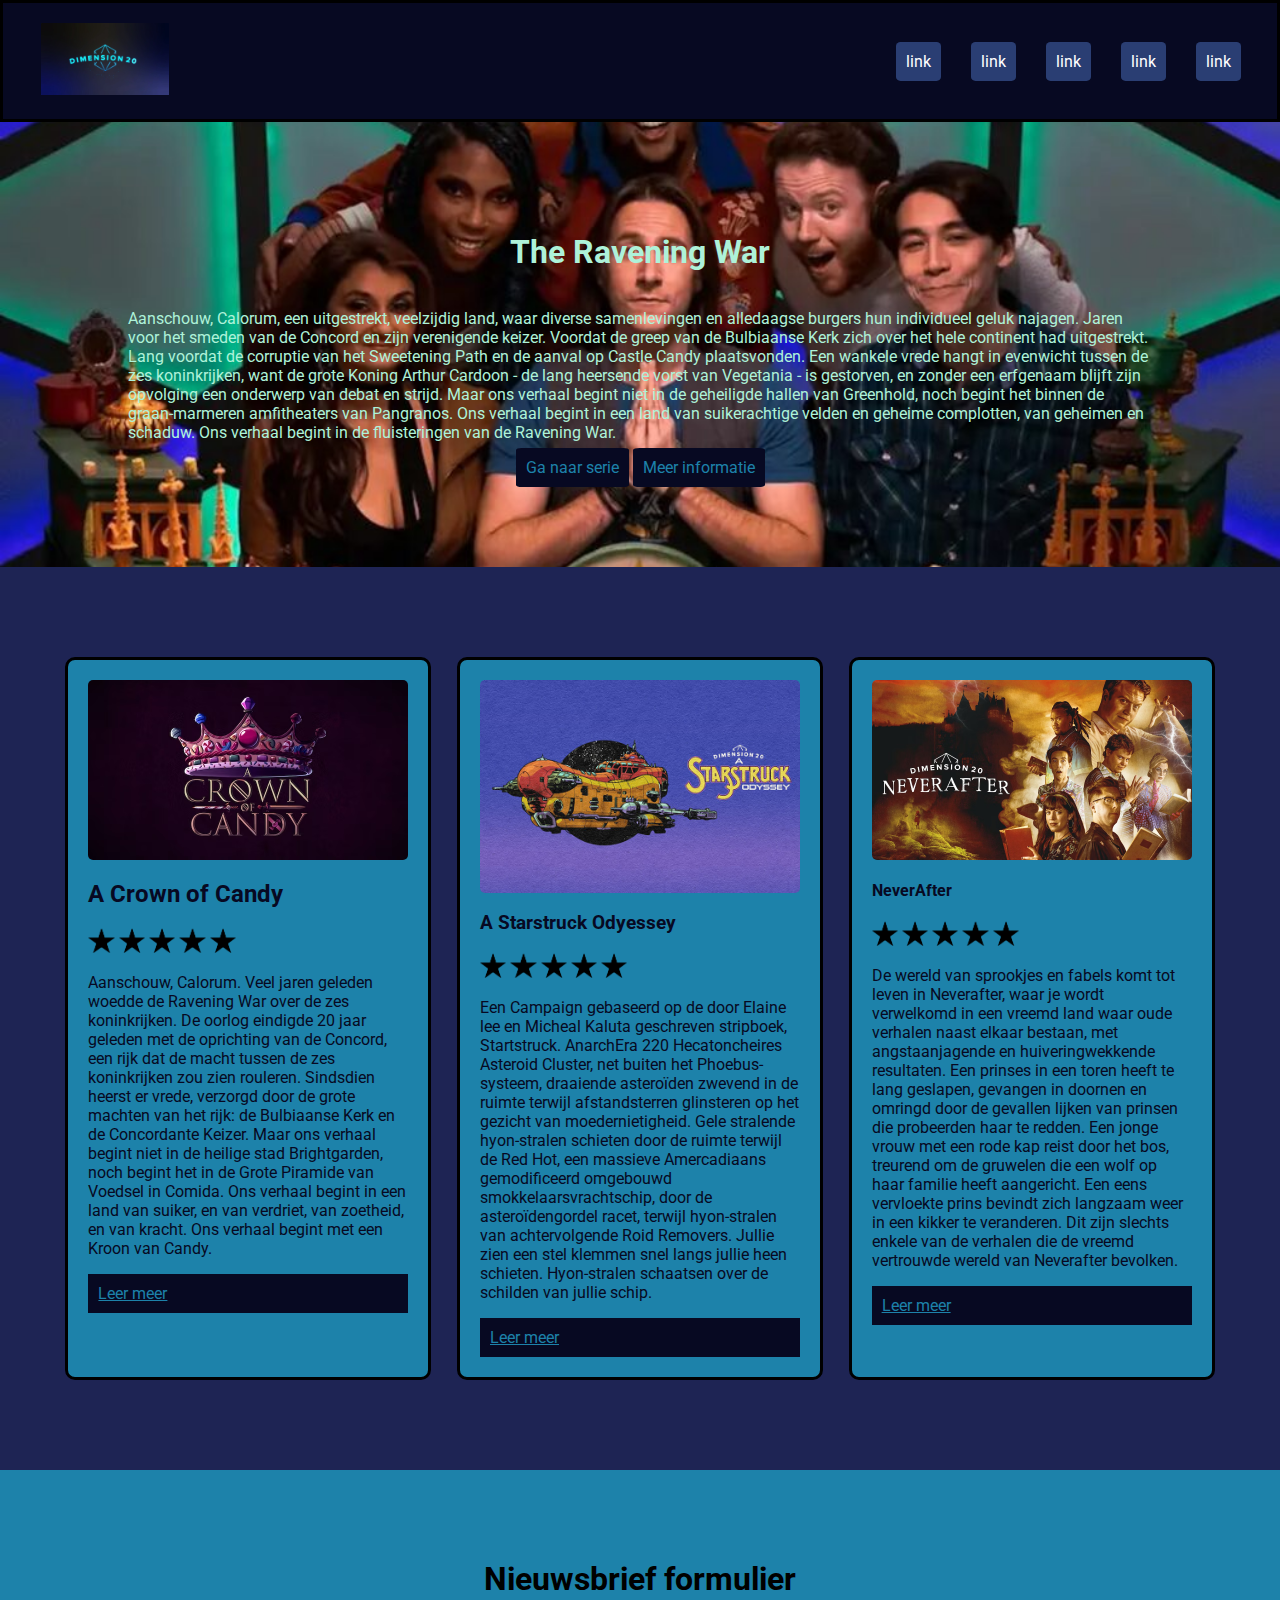
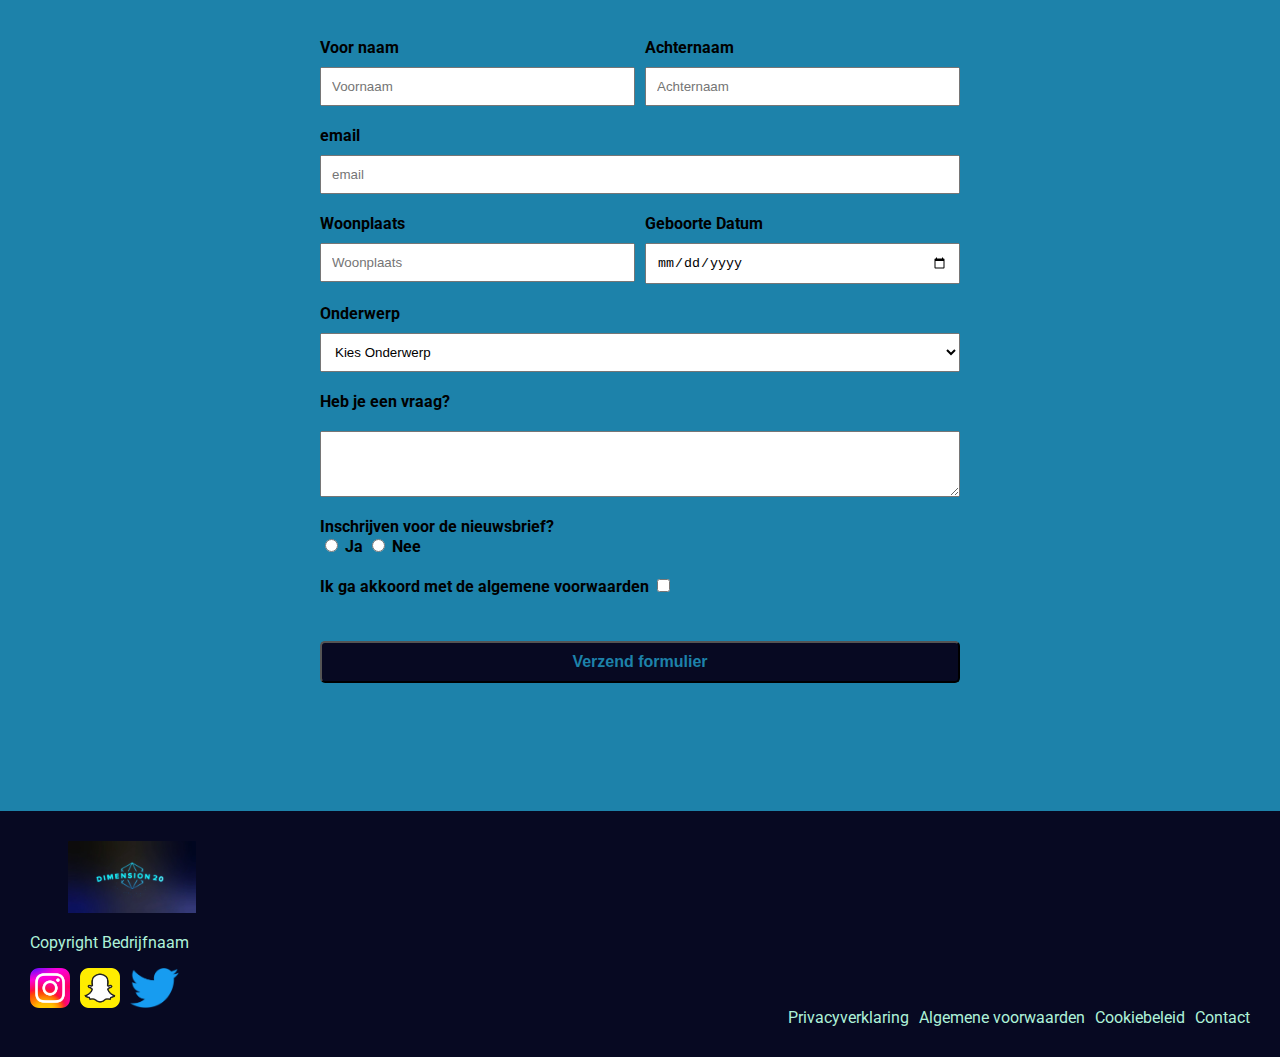
==== index.html @ 48d583df "Add files via upload" ====
<!DOCTYPE html>
<html lang="en">

<head>
    <meta charset="UTF-8">
    <meta name="viewport" content="width=device-width, initial-scale=1.0">
    <title>My Portfolio</title>
    <link rel="stylesheet" href="CSS/style.css">

    <link rel="preconnect" href="https://fonts.googleapis.com">
    <link rel="preconnect" href="https://fonts.gstatic.com" crossorigin>
    <link href="https://fonts.googleapis.com/css2?family=Roboto:wght@300&display=swap" rel="stylesheet">
    <link href="https://fonts.googleapis.com/css2?family=Roboto:wght@300;700&display=swap" rel="stylesheet">

</head>

<body>
    <main>
        <nav>
            <div id="LogoHeader">
                <img class="Logo" src="docs/assets/Dimension 20 Logo.jpeg" alt="Logo">
            </div>
            <div id="NavLinkContainer">
                <a href="link">link</a>
                <a href="link">link</a>
                <a href="link">link</a>
                <a href="link">link</a>
                <a href="link">link</a>
            </div>
        </nav>
        <section>
            <div id="ContainerTextHeader">
                <div class="ContainerText">
                    <h1 class="Titel">The Ravening War</h1>
                    <p>Aanschouw, Calorum, een uitgestrekt, veelzijdig land, waar diverse samenlevingen en alledaagse
                        burgers hun individueel geluk najagen. Jaren voor het smeden van de Concord en zijn verenigende
                        keizer. Voordat de greep van de Bulbiaanse Kerk zich over het hele continent had uitgestrekt.
                        Lang voordat de corruptie van het Sweetening Path en de aanval op Castle Candy plaatsvonden. Een
                        wankele vrede hangt in evenwicht tussen de zes koninkrijken, want de grote Koning Arthur Cardoon
                        - de lang heersende vorst van Vegetania - is gestorven, en zonder een erfgenaam blijft zijn
                        opvolging een onderwerp van debat en strijd. Maar ons verhaal begint niet in de geheiligde
                        hallen van Greenhold, noch begint het binnen de graan-marmeren amfitheaters van Pangranos. Ons
                        verhaal begint in een land van suikerachtige velden en geheime complotten, van geheimen en
                        schaduw. Ons verhaal begint in de fluisteringen van de Ravening War.</p>
                    <div>
                        <a href="Link">Ga naar serie</a>
                        <a href="link">Meer informatie</a>
                    </div>
                </div>
        </section>

        <section id="ContainerSecondArticles">
            <div id="Articles">
                <article>
                    <img src="docs/assets/A Crown of Candy.avif" alt="A crown of Candy">
                    <h2>A Crown of Candy</h2>
                    <div class="Rating">
                        <img src="../Images/StarFIlled.png" alt="img">
                        <img src="../Images/StarFIlled.png" alt="img">
                        <img src="../Images/StarFIlled.png" alt="img">
                        <img src="../Images/StarFIlled.png" alt="img">
                        <img src="../Images/StarFIlled.png" alt="img">
                    </div>
                    <p>Aanschouw, Calorum. Veel jaren geleden woedde de Ravening War over de zes koninkrijken. De oorlog
                        eindigde 20 jaar geleden met de oprichting van de Concord, een rijk dat de macht tussen de zes
                        koninkrijken zou zien rouleren. Sindsdien heerst er vrede, verzorgd door de grote machten van
                        het rijk: de Bulbiaanse Kerk en de Concordante Keizer. Maar ons verhaal begint niet in de
                        heilige stad Brightgarden, noch begint het in de Grote Piramide van Voedsel in Comida. Ons
                        verhaal begint in een land van suiker, en van verdriet, van zoetheid, en van kracht. Ons verhaal
                        begint met een Kroon van Candy.</p>
                    <a href="">Leer meer</a>
                </article>
                <article>
                    <img src="docs/assets/Starstruck Odyessey.jpeg" alt="Starstruck Odyessey">
                    <h3>A Starstruck Odyessey</h3>
                    <div class="Rating">
                        <img src="docs/assets/StarFIlled.png" alt="img">
                        <img src="docs/assets/StarFIlled.png" alt="img">
                        <img src="docs/assets/StarFIlled.png" alt="img">
                        <img src="docs/assets/StarFIlled.png" alt="img">
                        <img src="docs/assets/StarFIlled.png" alt="img">
                    </div>
                    <p>Een Campaign gebaseerd op de door Elaine lee en Micheal Kaluta geschreven stripboek, Startstruck.
                        AnarchEra 220 Hecatoncheires Asteroid Cluster, net buiten het Phoebus-systeem, draaiende
                        asteroïden zwevend in de ruimte terwijl afstandsterren glinsteren op het gezicht van
                        moedernietigheid. Gele stralende hyon-stralen schieten door de ruimte terwijl de Red Hot, een
                        massieve Amercadiaans gemodificeerd omgebouwd smokkelaarsvrachtschip, door de asteroïdengordel
                        racet, terwijl hyon-stralen van achtervolgende Roid Removers. Jullie zien een stel klemmen snel
                        langs jullie heen schieten. Hyon-stralen schaatsen over de schilden van jullie schip.
                    </p>
                    <a href="">Leer meer</a>
                </article>
                <article>
                    <img src="Images/NeverAfter.avif" alt="NeverAfter">
                    <h4>NeverAfter</h4>
                    <div class="Rating">
                        <img src="/Images/StarFIlled.png" alt="img">
                        <img src="/Images/StarFIlled.png" alt="img">
                        <img src="/Images/StarFIlled.png" alt="img">
                        <img src="/Images/StarFIlled.png" alt="img">
                        <img src="/Images/StarFIlled.png" alt="img">
                    </div>
                    <p>De wereld van sprookjes en fabels komt tot leven in Neverafter, waar je wordt verwelkomd in een
                        vreemd land waar oude verhalen naast elkaar bestaan, met angstaanjagende en huiveringwekkende
                        resultaten. Een prinses in een toren heeft te lang geslapen, gevangen in doornen en omringd door
                        de gevallen lijken van prinsen die probeerden haar te redden. Een jonge vrouw met een rode kap
                        reist door het bos, treurend om de gruwelen die een wolf op haar familie heeft aangericht. Een
                        eens vervloekte prins bevindt zich langzaam weer in een kikker te veranderen. Dit zijn slechts
                        enkele van de verhalen die de vreemd vertrouwde wereld van Neverafter bevolken.</p>
                    <a href="">Leer meer</a>
                </article>
            </div>

        </section>
        <section id="FormContainer">
            <form action="/Contact.html">
                <h5 class="Titel">Nieuwsbrief formulier</h5>
                <div class=" FormNamesInput">
                    <div class="formfield">
                        <label for="First Name">Voor naam</label>
                        <input class="InputField" type="text" name="First-Name" id="First-Name" placeholder="Voornaam">
                    </div>
                    <div class="formfield">
                        <label for="Last Name">Achternaam</label>
                        <input class="InputField" type="text" name="Last-Name" id="Last-Name" placeholder="Achternaam">
                    </div>
                </div>
                <div class="formfield">
                    <lABEl for="eMail">email</lABEl>
                    <input class="InputField" type="email" placeholder="email">
                </div>
                <div class="FormNamesInput">
                    <div class="formfield">
                        <Label for="Residence">Woonplaats</Label>
                        <input class="InputField" type="text" name="" id="" placeholder="Woonplaats">
                    </div>
                    <div class="formfield">
                        <label for="DateOfBirth">Geboorte Datum</label>
                        <input class="InputField" type="date">
                    </div>
                </div>
                <div class="formfield">
                    <label for="Subject">Onderwerp</label>
                    <select class="InputField" type="" name="" id="">
                        <option value="ChooseSubject">Kies Onderwerp</option>
                        <option value="Me">Over mij</option>
                        <option value="MeWork">Mijn Werk</option>
                        <option value="MeOther">Overige</option>
                    </select>
                </div>
                <label for="text">Heb je een vraag?</label>
                <textarea name="message" rows="4" cols="3" placeholder="Vraag?">
                    </textarea>

                <div>
                    <label for="Inschrijven">Inschrijven voor de nieuwsbrief?</label>
                    <div>
                        <input type="radio" id="Ja" name="Menu" value="Ja">
                        <label for="Ja">Ja</label>

                        <input type="radio" id="Nee" name="Menu" value="Nee">
                        <label for="Nee">Nee</label>
                    </div>
                </div>
                <div>
                    <label for="Akkoord">Ik ga akkoord met de algemene voorwaarden</label>
                    <input type="checkbox" name="Akkoord" id="Akkoord">
                </div>
                <button class="button">Verzend formulier</button>

            </form>
        </section>
        <footer>
            <div>
                <img class="Logo" src="../Images/Dimension 20 Logo.jpeg" alt="Logo Dimension 20">
                <p>
                    Copyright Bedrijfnaam
                </p>
                <div id="FooterLogos">
                    <img src="../Images/Instagram_logo_2022.svg.webp" alt="Instagram">
                    <img src="../Images/snapchat-logo-2D9C3E7ADA-seeklogo.com.png" alt="Snapchat">
                    <img src="../Images/Logo_of_Twitter.svg.png" alt="Twitter">
                </div>
            </div>
            <div id="LinkNav">
                <a href="link">Privacyverklaring</a>
                <a href="link">Algemene voorwaarden</a>
                <a href="link">Cookiebeleid</a>
                <a href="link">Contact</a>
            </div>

        </footer>
    </main>
</body>

</html>
---- CSS/style.css ----
@media screen {
    body {
        margin: 0px;
        background-color: #1d82aa;
        font-family: 'Roboto', sans-serif;
    }

    colors {
        color: #070922, #1e2454, #2a3e73, #1d82aa, #1e2454;
    }

    h5 {
        display: flex;
        justify-content: center;
        margin-bottom: 20px;
        margin-top: 10vh;
    }

    /*Nav settings*/

    .Logo {
        width: 10vw;
        padding-left: 3vw;
    }


    nav {
        display: flex;
        justify-content: space-between;
        background-color: #070922;
        border: azure, azure, black, azure;
        border-style: solid;
        padding-top: 20px;
        padding-bottom: 20px;
        align-items: center;
        top: 0;
        position: sticky;

        /*Om de overlap van article groei over nav te voorkomen*/
        z-index: 1;
    }

    #NavLinkContainer {
        margin-right: 2vw;
        display: flex;
        flex-direction: row;
        justify-content: end;
        gap: 30px;
        padding: 10px;
    }

    nav a {
        background-color: #2a3e73;
        padding: 10px;
        border-radius: 10%;
        color: white;
        text-decoration: none;
        transition: .5s;

    }

    nav a:hover {
        background-color: #1d82aa;
    }

    label {
        font-weight: bold;

    }

    /*header section*/

    #ContainerTextHeader {
        background-image: url(../Images/RaveningWar.jpeg);
        background-image: "../Images/RaveningWar.jpeg";
        background-position: center;
        background-repeat: no-repeat;
        background-size: 100vw;
        color: #AEF2D9;
        display: flex;
        flex-direction: column;
        align-items: center;
        justify-content: center;
    }

    .ContainerText {
        display: flex;
        flex-direction: column;
        max-width: 80vw;
        justify-content: center;
        align-items: center;
        padding-bottom: 90px;
        padding-top: 90px;
    }

    #ContainerTextHeader a {
        text-decoration: none;
        color: #1d82aa;
        background-color: #070922;
        padding: 10px;
        border-radius: 5%;
        transition: .5s;
    }

    #ContainerTextHeader a:hover {
        background-color: #2a3e73;
    }

    /* Articles section */
    #ContainerSecondArticles {
        display: flex;
        justify-content: center;
        background-color: #1e2454;
        flex-direction: row;
    }

    #Articles {
        display: flex;
        flex-direction: row;
        gap: 2vw;
        top: 0;
        padding-top: 10vh;
        padding-bottom: 10vh;
    }

    article {
        background-color: #1d82aa;
        color: #070922;
        display: flex;
        flex-direction: column;
        text-align: start;
        padding: 20px;
        border: black;
        border-style: solid;
        border-radius: 10px;
        max-width: 25vw;
        transition: 1s;
    }

    article img {
        border-radius: 5px;
    }

    article a {
        background-color: #070922;
        color: #1d82aa;
        padding: 10px;
    }

    article a:hover {
        background-color: #2a3e73;
    }

    .Titel {
        font-size: 2rem;
    }

    article:hover {
        transform: scale(1.1);
    }

    .Rating img {
        height: 25px;
    }

    /* Form Section */
    #FormContainer {
        display: flex;
        justify-content: center;
    }

    form {
        display: flex;
        justify-content: start;
        flex-direction: column;
        width: 50vw;
        padding-bottom: 10vw;
        gap: 20px;
    }

    .FormNamesInput {
        display: flex;
        flex-direction: row;
        gap: 10px;
    }

    .formfield {
        display: flex;
        flex-direction: column;
        gap: 10px;
        flex: 1;
    }

    .InputField {
        padding: 10px;
    }

    /* Footer Section */
    footer {
        background-color: #070922;
        padding: 30px;
    }

    footer a {
        color: #AEF2D9;
        text-decoration: none;
    }

    #FooterLogos {
        display: flex;
        height: 40px;
        gap: 10px;
    }


    footer p {
        color: #AEF2D9;
    }

    #LinkNav {
        display: flex;
        flex-direction: row;
        justify-content: end;
        gap: 10px;
    }

    .button {
        background-color: #070922;
        color: #1d82aa;
        padding: 10px;
        border-radius: 5px;
        font-size: 1rem;
        font-weight: bold;
        margin-top: 25px;
        transition: .5s;

    }

    .button:hover {
        background-color: #2a3e73;
    }
}

@media (max-width:480px) {

    nav {
        position: relative;
        flex-direction: column;
    }

    .Logo {
        padding-left: 0px;
        width: 20vw;
    }

    #ContainerTextHeader {
        background-size: auto;
    }

    #NavLinkContainer {
        flex-direction: column;
        align-items: center;
    }

    body {
        max-width: 100vw;
    }

    form {
        width: 90vw;
        gap: 10px;
    }

    .FormNamesInput {
        flex-direction: column;
    }

    .formfield {
        flex-direction: column;
        align-items: stretch;
    }

    #Articles {
        flex-direction: column;
        padding: 0px;
        padding-top: 2vh;
        padding-bottom: 2vh;
    }

    .button {
        padding: 20px;
    }

    article {
        max-width: 90vw;
    }

    #LinkNav {
        flex-direction: column;
    }
}
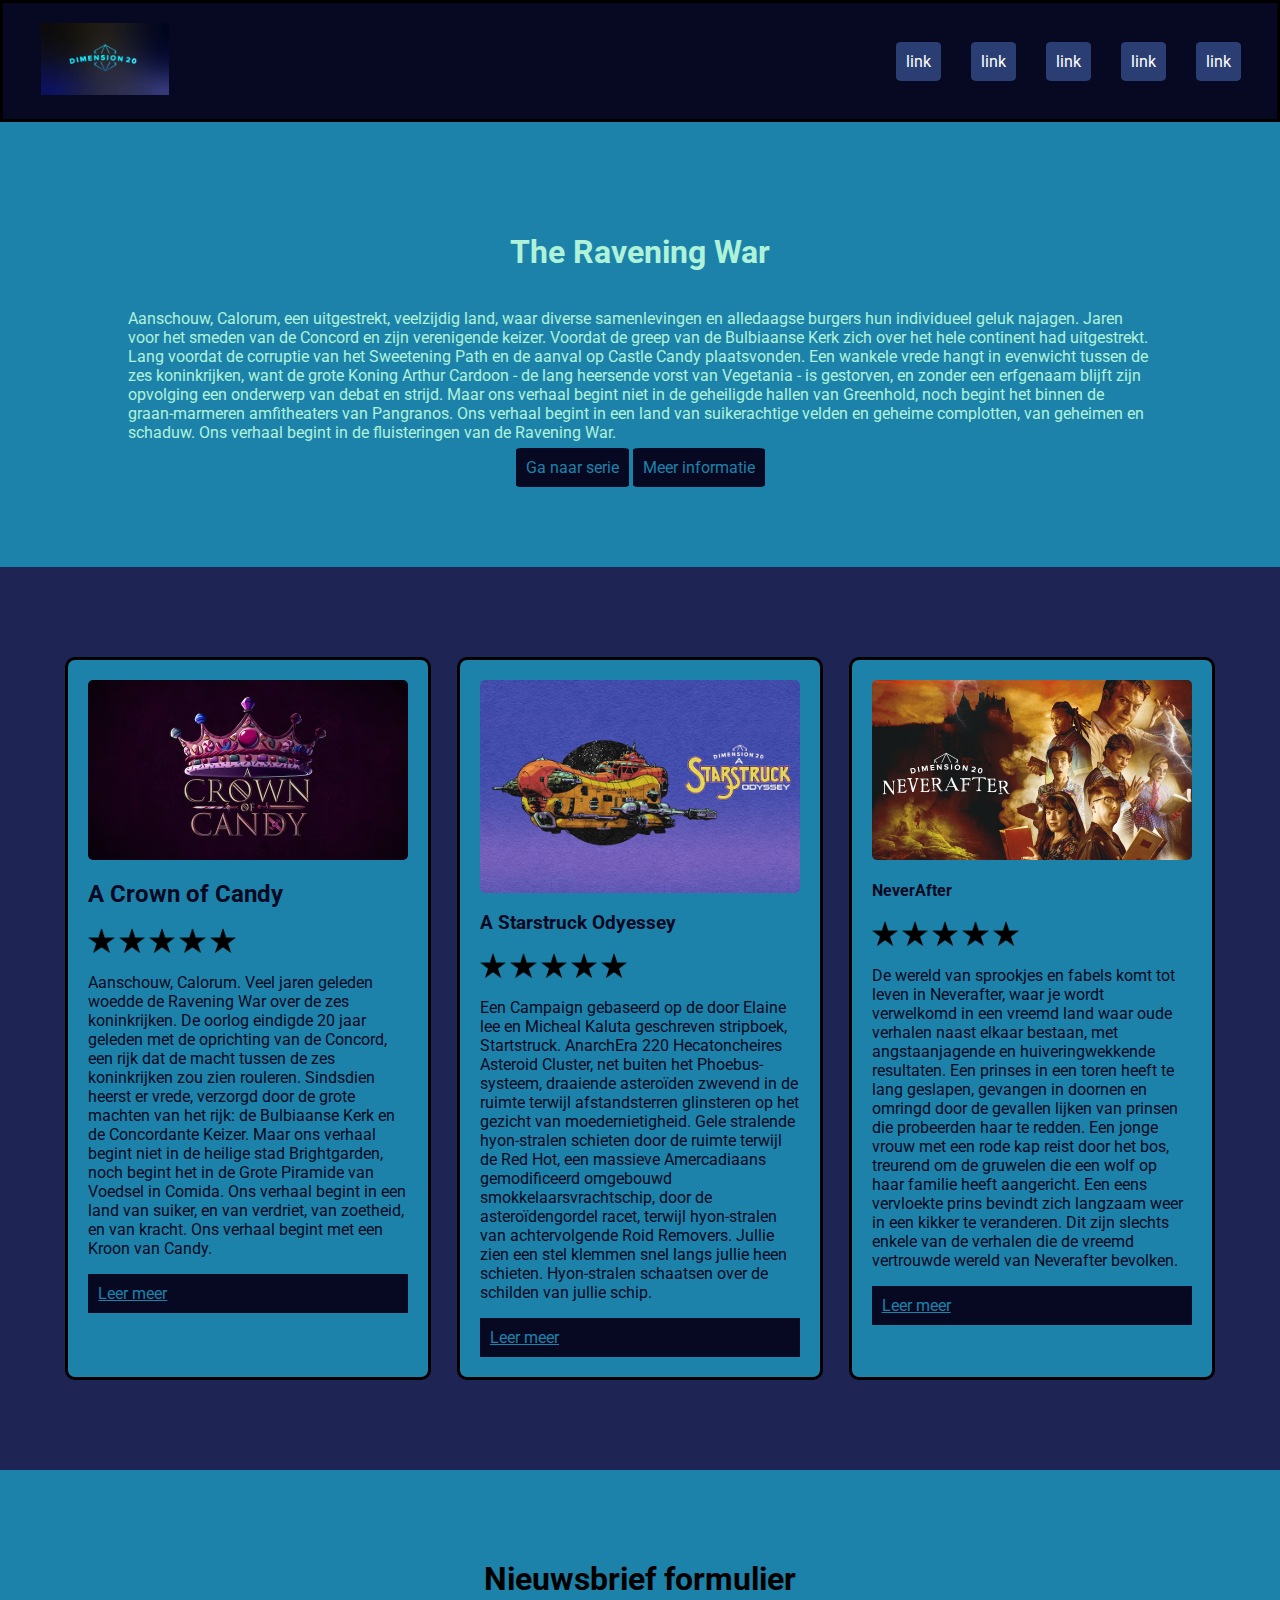
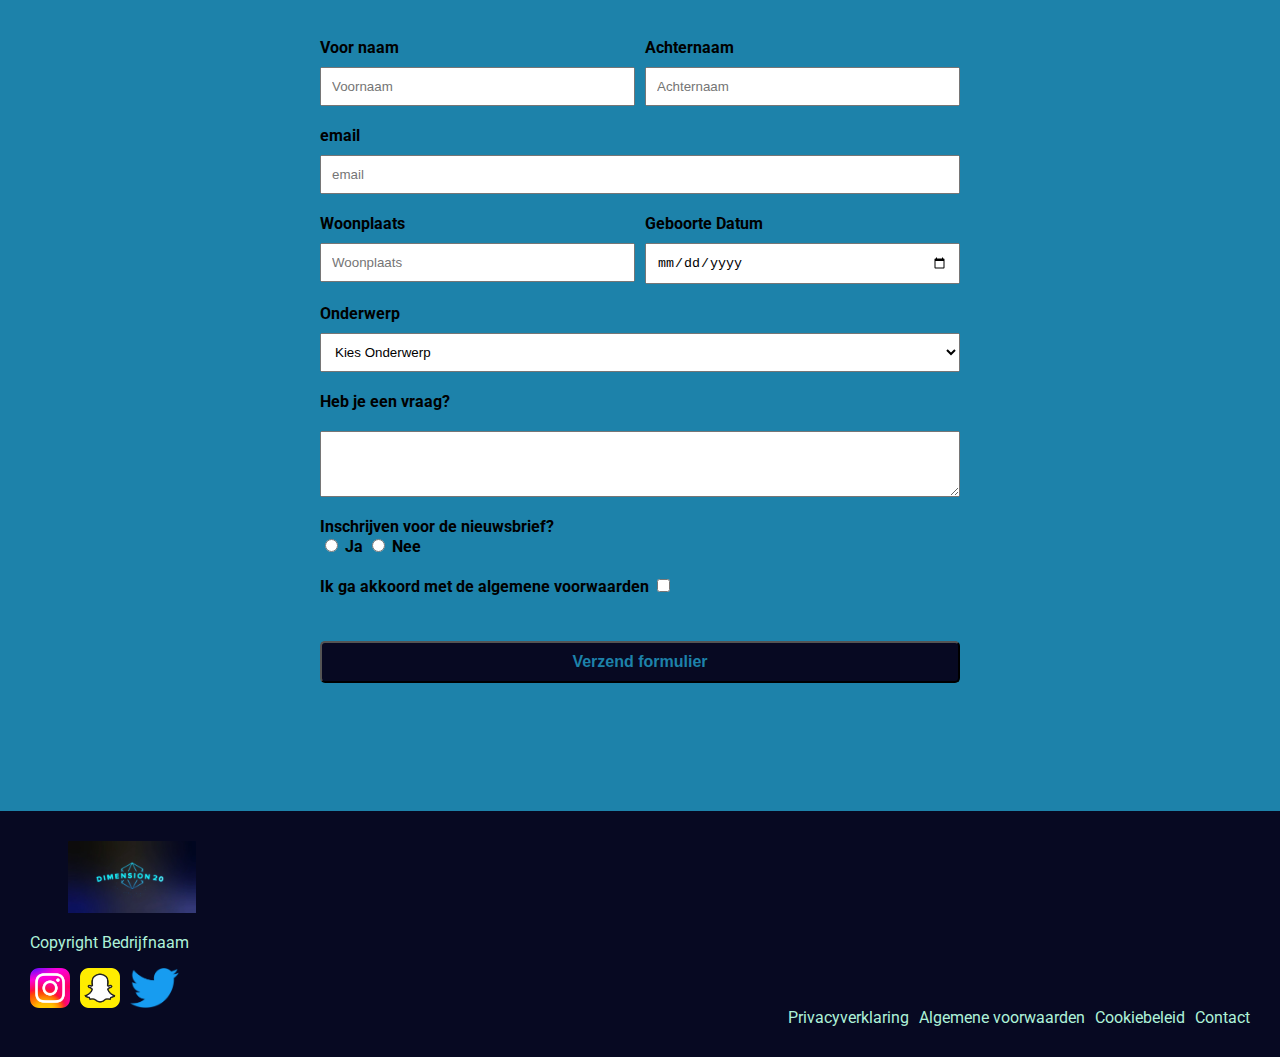
==== commit 45c45322: "Add files via upload" ====
--- a/index.html
+++ b/index.html
@@ -55,11 +55,11 @@
                     <img src="docs/assets/A Crown of Candy.avif" alt="A crown of Candy">
                     <h2>A Crown of Candy</h2>
                     <div class="Rating">
-                        <img src="../Images/StarFIlled.png" alt="img">
-                        <img src="../Images/StarFIlled.png" alt="img">
-                        <img src="../Images/StarFIlled.png" alt="img">
-                        <img src="../Images/StarFIlled.png" alt="img">
-                        <img src="../Images/StarFIlled.png" alt="img">
+                        <img src="docs/assets/StarFIlled.png" alt="img">
+                        <img src="docs/assets/StarFIlled.png" alt="img">
+                        <img src="docs/assets/StarFIlled.png" alt="img">
+                        <img src="docs/assets/StarFIlled.png" alt="img">
+                        <img src="docs/assets/StarFIlled.png" alt="img">
                     </div>
                     <p>Aanschouw, Calorum. Veel jaren geleden woedde de Ravening War over de zes koninkrijken. De oorlog
                         eindigde 20 jaar geleden met de oprichting van de Concord, een rijk dat de macht tussen de zes
@@ -94,11 +94,11 @@
                     <img src="Images/NeverAfter.avif" alt="NeverAfter">
                     <h4>NeverAfter</h4>
                     <div class="Rating">
-                        <img src="/Images/StarFIlled.png" alt="img">
-                        <img src="/Images/StarFIlled.png" alt="img">
-                        <img src="/Images/StarFIlled.png" alt="img">
-                        <img src="/Images/StarFIlled.png" alt="img">
-                        <img src="/Images/StarFIlled.png" alt="img">
+                        <img src="docs/assets/StarFIlled.png" alt="img">
+                        <img src="docs/assets/StarFIlled.png" alt="img">
+                        <img src="docs/assets/StarFIlled.png" alt="img">
+                        <img src="docs/assets/StarFIlled.png" alt="img">
+                        <img src="docs/assets/StarFIlled.png" alt="img">
                     </div>
                     <p>De wereld van sprookjes en fabels komt tot leven in Neverafter, waar je wordt verwelkomd in een
                         vreemd land waar oude verhalen naast elkaar bestaan, met angstaanjagende en huiveringwekkende
@@ -172,14 +172,14 @@
         </section>
         <footer>
             <div>
-                <img class="Logo" src="../Images/Dimension 20 Logo.jpeg" alt="Logo Dimension 20">
+                <img class="Logo" src="docs/assets/Dimension 20 Logo.jpeg" alt="Logo Dimension 20">
                 <p>
                     Copyright Bedrijfnaam
                 </p>
                 <div id="FooterLogos">
-                    <img src="../Images/Instagram_logo_2022.svg.webp" alt="Instagram">
-                    <img src="../Images/snapchat-logo-2D9C3E7ADA-seeklogo.com.png" alt="Snapchat">
-                    <img src="../Images/Logo_of_Twitter.svg.png" alt="Twitter">
+                    <img src="docs/assets/Instagram_logo_2022.svg.webp" alt="Instagram">
+                    <img src="docs/assets/snapchat-logo-2D9C3E7ADA-seeklogo.com.png" alt="Snapchat">
+                    <img src="docs/assets/Logo_of_Twitter.svg.png" alt="Twitter">
                 </div>
             </div>
             <div id="LinkNav">
--- a/CSS/style.css
+++ b/CSS/style.css
@@ -71,8 +71,7 @@
     /*header section*/
 
     #ContainerTextHeader {
-        background-image: url(../Images/RaveningWar.jpeg);
-        background-image: "../Images/RaveningWar.jpeg";
+        background-image: url("docs/assets/RaveningWar.jpeg");
         background-position: center;
         background-repeat: no-repeat;
         background-size: 100vw;
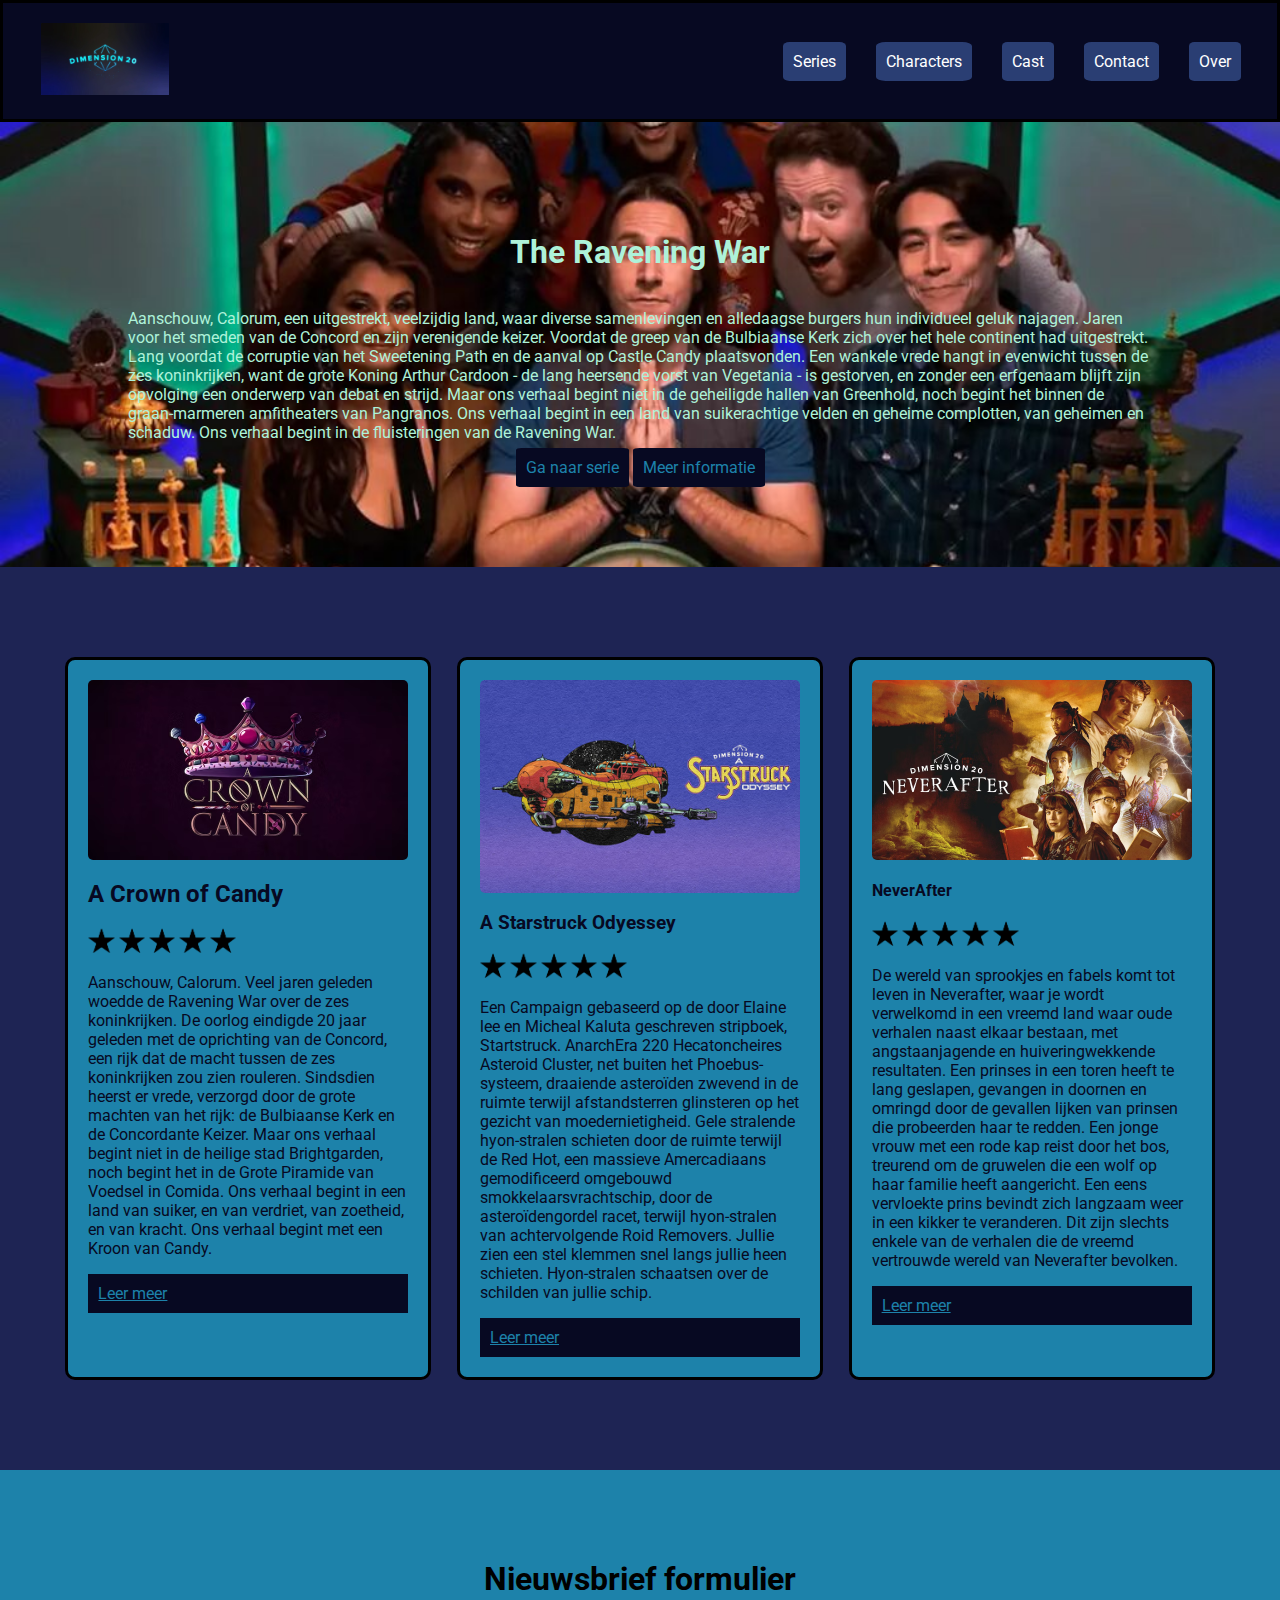
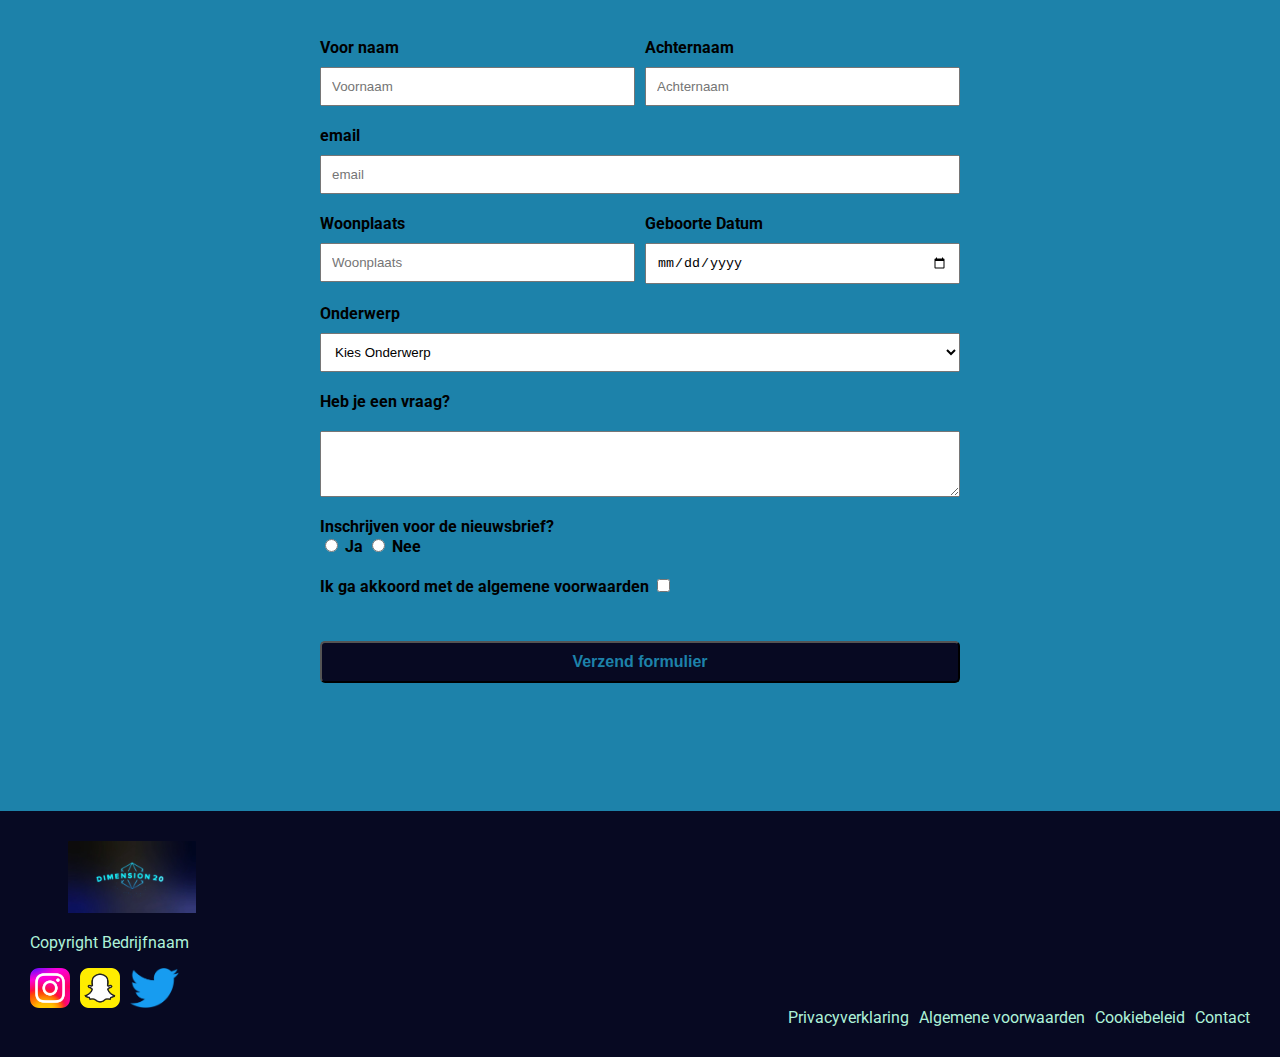
==== commit 68d9a4f9: "Add files via upload" ====
--- a/index.html
+++ b/index.html
@@ -21,14 +21,14 @@
                 <img class="Logo" src="docs/assets/Dimension 20 Logo.jpeg" alt="Logo">
             </div>
             <div id="NavLinkContainer">
-                <a href="link">link</a>
-                <a href="link">link</a>
-                <a href="link">link</a>
-                <a href="link">link</a>
-                <a href="link">link</a>
+                <a href="link">Series</a>
+                <a href="link">Characters</a>
+                <a href="link">Cast</a>
+                <a href="link">Contact</a>
+                <a href="link">Over</a>
             </div>
         </nav>
-        <section>
+        <header>
             <div id="ContainerTextHeader">
                 <div class="ContainerText">
                     <h1 class="Titel">The Ravening War</h1>
@@ -47,7 +47,7 @@
                         <a href="link">Meer informatie</a>
                     </div>
                 </div>
-        </section>
+        </header>
 
         <section id="ContainerSecondArticles">
             <div id="Articles">
@@ -91,7 +91,7 @@
                     <a href="">Leer meer</a>
                 </article>
                 <article>
-                    <img src="Images/NeverAfter.avif" alt="NeverAfter">
+                    <img src="docs/assets/NeverAfter.avif" alt="NeverAfter">
                     <h4>NeverAfter</h4>
                     <div class="Rating">
                         <img src="docs/assets/StarFIlled.png" alt="img">
@@ -143,8 +143,8 @@
                     <label for="Subject">Onderwerp</label>
                     <select class="InputField" type="" name="" id="">
                         <option value="ChooseSubject">Kies Onderwerp</option>
-                        <option value="Me">Over mij</option>
-                        <option value="MeWork">Mijn Werk</option>
+                        <option value="Me">Over een serie</option>
+                        <option value="MeWork">Over producten</option>
                         <option value="MeOther">Overige</option>
                     </select>
                 </div>
--- a/CSS/style.css
+++ b/CSS/style.css
@@ -71,7 +71,7 @@
     /*header section*/
 
     #ContainerTextHeader {
-        background-image: url("docs/assets/RaveningWar.jpeg");
+        background-image: url("../docs/assets/RaveningWar.jpeg");
         background-position: center;
         background-repeat: no-repeat;
         background-size: 100vw;
@@ -205,6 +205,7 @@
         text-decoration: none;
     }
 
+
     #FooterLogos {
         display: flex;
         height: 40px;
@@ -215,6 +216,8 @@
     footer p {
         color: #AEF2D9;
     }
+
+
 
     #LinkNav {
         display: flex;
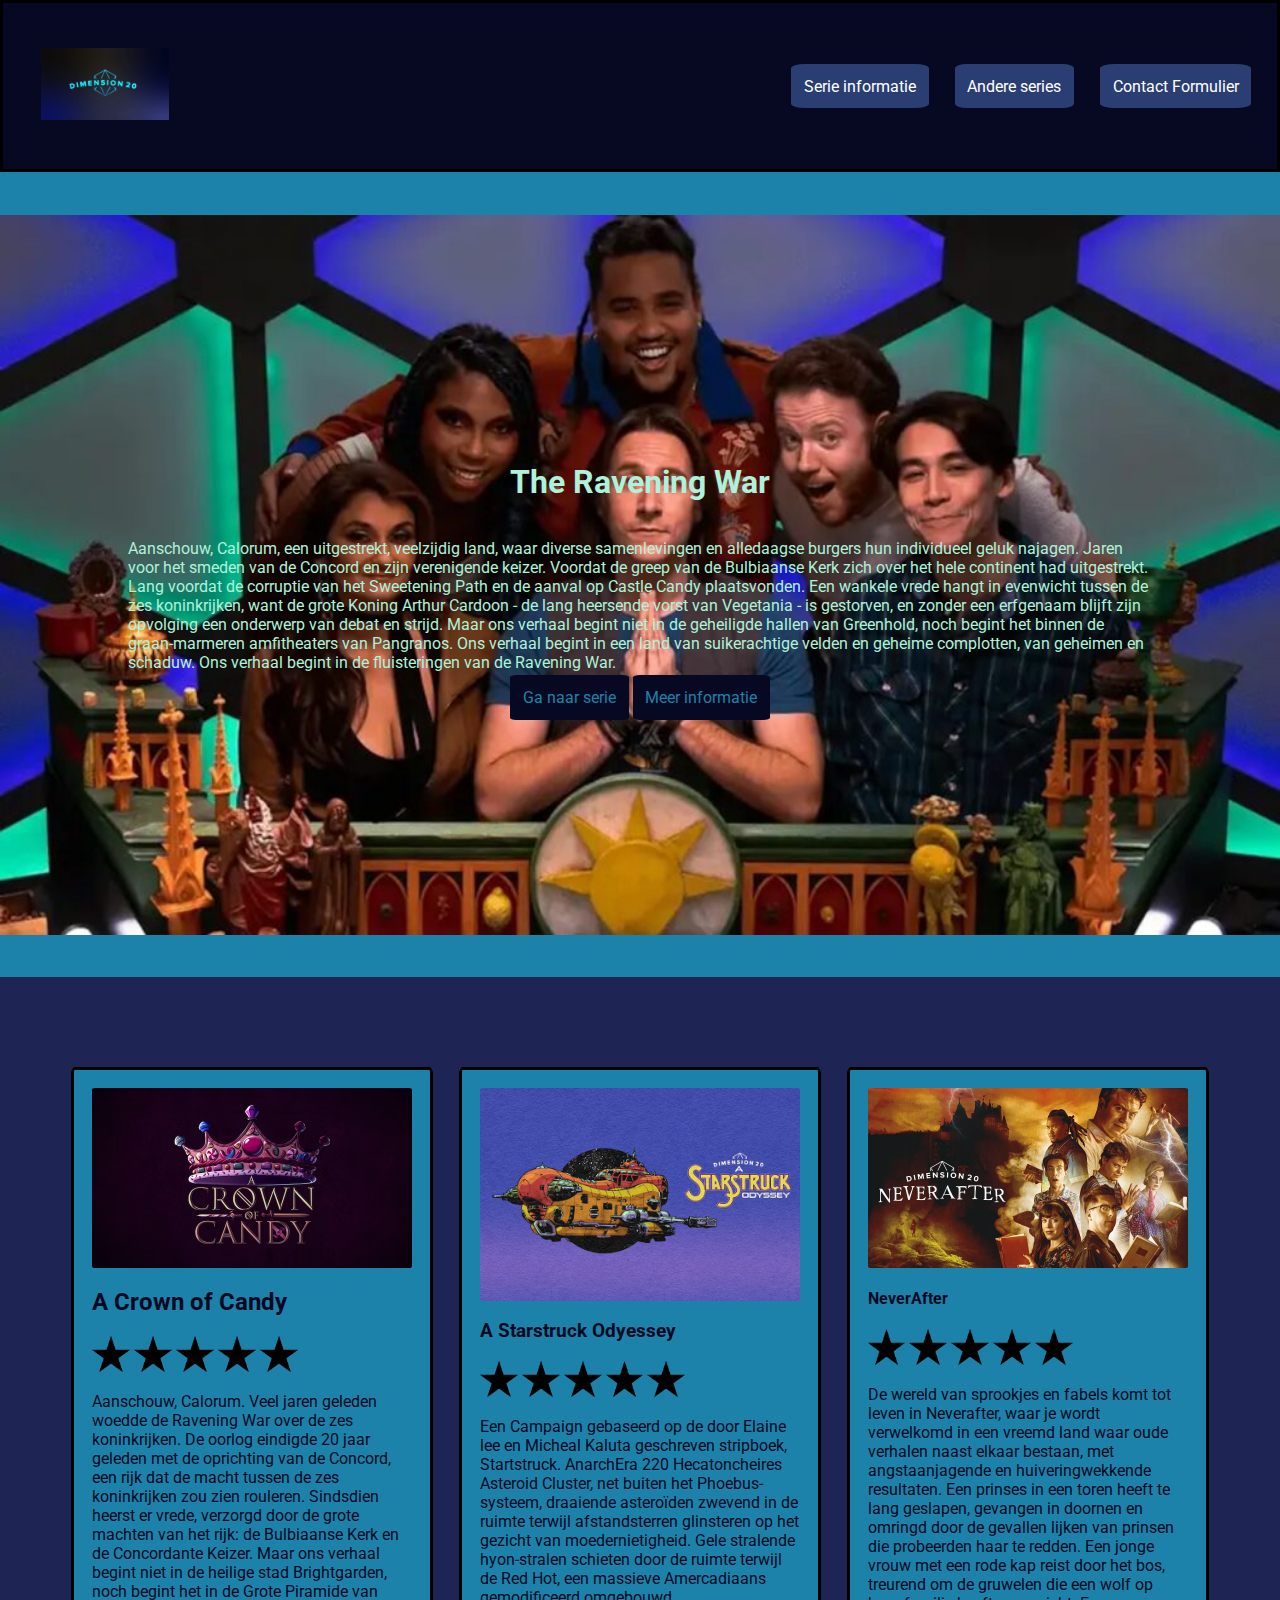
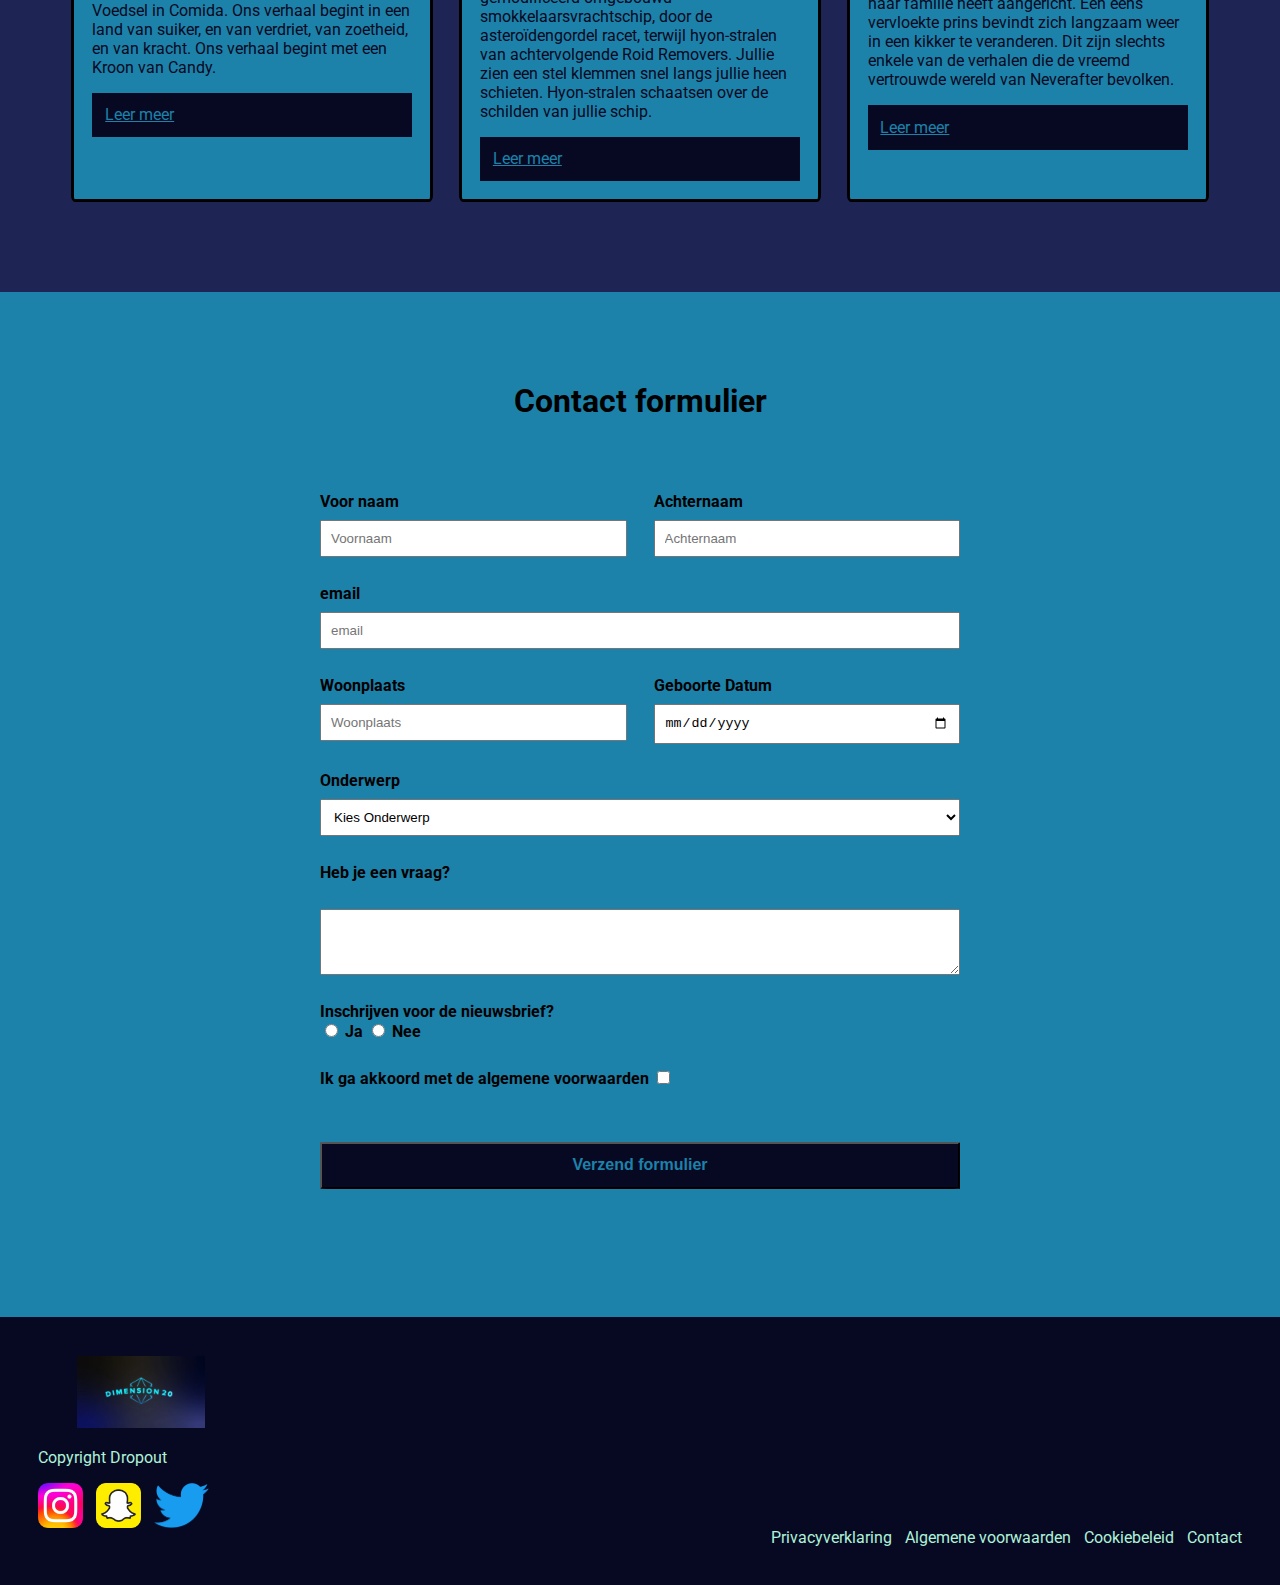
==== commit 715e9434: "Add files via upload" ====
--- a/index.html
+++ b/index.html
@@ -4,7 +4,7 @@
 <head>
     <meta charset="UTF-8">
     <meta name="viewport" content="width=device-width, initial-scale=1.0">
-    <title>My Portfolio</title>
+    <title>The Ravening War</title>
     <link rel="stylesheet" href="CSS/style.css">
 
     <link rel="preconnect" href="https://fonts.googleapis.com">
@@ -15,19 +15,17 @@
 </head>
 
 <body>
+    <nav>
+        <div id="LogoHeader">
+            <img class="Logo" src="docs/assets/Dimension 20 Logo.jpeg" alt="Logo">
+        </div>
+        <div id="NavLinkContainer">
+            <a href="index.html#ContainerTextHeader">Serie informatie</a>
+            <a href="index.html#ContainerSecondArticles">Andere series</a>
+            <a href="index.html#FormContainer">Contact Formulier</a>
+        </div>
+    </nav>
     <main>
-        <nav>
-            <div id="LogoHeader">
-                <img class="Logo" src="docs/assets/Dimension 20 Logo.jpeg" alt="Logo">
-            </div>
-            <div id="NavLinkContainer">
-                <a href="link">Series</a>
-                <a href="link">Characters</a>
-                <a href="link">Cast</a>
-                <a href="link">Contact</a>
-                <a href="link">Over</a>
-            </div>
-        </nav>
         <header>
             <div id="ContainerTextHeader">
                 <div class="ContainerText">
@@ -114,7 +112,7 @@
         </section>
         <section id="FormContainer">
             <form action="/Contact.html">
-                <h5 class="Titel">Nieuwsbrief formulier</h5>
+                <h5 class="Titel">Contact formulier</h5>
                 <div class=" FormNamesInput">
                     <div class="formfield">
                         <label for="First Name">Voor naam</label>
@@ -170,26 +168,27 @@
 
             </form>
         </section>
-        <footer>
-            <div>
-                <img class="Logo" src="docs/assets/Dimension 20 Logo.jpeg" alt="Logo Dimension 20">
-                <p>
-                    Copyright Bedrijfnaam
-                </p>
-                <div id="FooterLogos">
-                    <img src="docs/assets/Instagram_logo_2022.svg.webp" alt="Instagram">
-                    <img src="docs/assets/snapchat-logo-2D9C3E7ADA-seeklogo.com.png" alt="Snapchat">
-                    <img src="docs/assets/Logo_of_Twitter.svg.png" alt="Twitter">
-                </div>
+    </main>
+    <footer>
+        <div>
+            <img class="Logo" src="docs/assets/Dimension 20 Logo.jpeg" alt="Logo Dimension 20">
+            <p>
+                Copyright Dropout
+            </p>
+            <div id="FooterLogos">
+                <img src="docs/assets/Instagram_logo_2022.svg.webp" alt="Instagram">
+                <img src="docs/assets/snapchat-logo-2D9C3E7ADA-seeklogo.com.png" alt="Snapchat">
+                <img src="docs/assets/Logo_of_Twitter.svg.png" alt="Twitter">
             </div>
-            <div id="LinkNav">
-                <a href="link">Privacyverklaring</a>
-                <a href="link">Algemene voorwaarden</a>
-                <a href="link">Cookiebeleid</a>
-                <a href="link">Contact</a>
-            </div>
+        </div>
+        <div id="LinkNav">
+            <a href="link">Privacyverklaring</a>
+            <a href="link">Algemene voorwaarden</a>
+            <a href="link">Cookiebeleid</a>
+            <a href="link">Contact</a>
+        </div>
 
-        </footer>
+    </footer>
     </main>
 </body>
 
--- a/CSS/style.css
+++ b/CSS/style.css
@@ -12,7 +12,7 @@
     h5 {
         display: flex;
         justify-content: center;
-        margin-bottom: 20px;
+        margin-bottom: 5vh;
         margin-top: 10vh;
     }
 
@@ -30,8 +30,8 @@
         background-color: #070922;
         border: azure, azure, black, azure;
         border-style: solid;
-        padding-top: 20px;
-        padding-bottom: 20px;
+        padding-top: 5vh;
+        padding-bottom: 5vh;
         align-items: center;
         top: 0;
         position: sticky;
@@ -45,13 +45,12 @@
         display: flex;
         flex-direction: row;
         justify-content: end;
-        gap: 30px;
-        padding: 10px;
+        gap: 2vw;
     }
 
     nav a {
         background-color: #2a3e73;
-        padding: 10px;
+        padding: 1vw;
         border-radius: 10%;
         color: white;
         text-decoration: none;
@@ -88,15 +87,15 @@
         max-width: 80vw;
         justify-content: center;
         align-items: center;
-        padding-bottom: 90px;
-        padding-top: 90px;
+        padding-bottom: 30vh;
+        padding-top: 30vh;
     }
 
     #ContainerTextHeader a {
         text-decoration: none;
         color: #1d82aa;
         background-color: #070922;
-        padding: 10px;
+        padding: 1vw;
         border-radius: 5%;
         transition: .5s;
     }
@@ -128,22 +127,22 @@
         display: flex;
         flex-direction: column;
         text-align: start;
-        padding: 20px;
+        padding: 2vh;
         border: black;
         border-style: solid;
-        border-radius: 10px;
+        border-radius: 1%;
         max-width: 25vw;
         transition: 1s;
     }
 
     article img {
-        border-radius: 5px;
+        border-radius: 1%;
     }
 
     article a {
         background-color: #070922;
         color: #1d82aa;
-        padding: 10px;
+        padding: 1vw;
     }
 
     article a:hover {
@@ -159,7 +158,7 @@
     }
 
     .Rating img {
-        height: 25px;
+        height: 4vh;
     }
 
     /* Form Section */
@@ -174,30 +173,30 @@
         flex-direction: column;
         width: 50vw;
         padding-bottom: 10vw;
-        gap: 20px;
+        gap: 3vh;
     }
 
     .FormNamesInput {
         display: flex;
         flex-direction: row;
-        gap: 10px;
+        gap: 3vh;
     }
 
     .formfield {
         display: flex;
         flex-direction: column;
-        gap: 10px;
+        gap: 1vh;
         flex: 1;
     }
 
     .InputField {
-        padding: 10px;
+        padding: 1vh;
     }
 
     /* Footer Section */
     footer {
         background-color: #070922;
-        padding: 30px;
+        padding: 3vw;
     }
 
     footer a {
@@ -208,8 +207,8 @@
 
     #FooterLogos {
         display: flex;
-        height: 40px;
-        gap: 10px;
+        height: 5vh;
+        gap: 1vw;
     }
 
 
@@ -223,17 +222,17 @@
         display: flex;
         flex-direction: row;
         justify-content: end;
-        gap: 10px;
+        gap: 1vw;
     }
 
     .button {
         background-color: #070922;
         color: #1d82aa;
-        padding: 10px;
-        border-radius: 5px;
+        padding: 1vw;
+        border-radius: 1%;
         font-size: 1rem;
         font-weight: bold;
-        margin-top: 25px;
+        margin-top: 3vh;
         transition: .5s;
 
     }
@@ -251,7 +250,7 @@
     }
 
     .Logo {
-        padding-left: 0px;
+        padding-left: 0vw;
         width: 20vw;
     }
 
@@ -259,9 +258,15 @@
         background-size: auto;
     }
 
+    .ContainerText {
+        padding-bottom: 8vh;
+        padding-top: 8vh;
+    }
+
     #NavLinkContainer {
         flex-direction: column;
         align-items: center;
+        margin-top: 3vh;
     }
 
     body {
@@ -270,7 +275,7 @@
 
     form {
         width: 90vw;
-        gap: 10px;
+        gap: 2vh;
     }
 
     .FormNamesInput {
@@ -284,13 +289,13 @@
 
     #Articles {
         flex-direction: column;
-        padding: 0px;
+        padding: 0%;
         padding-top: 2vh;
         padding-bottom: 2vh;
     }
 
     .button {
-        padding: 20px;
+        padding: 3vh;
     }
 
     article {
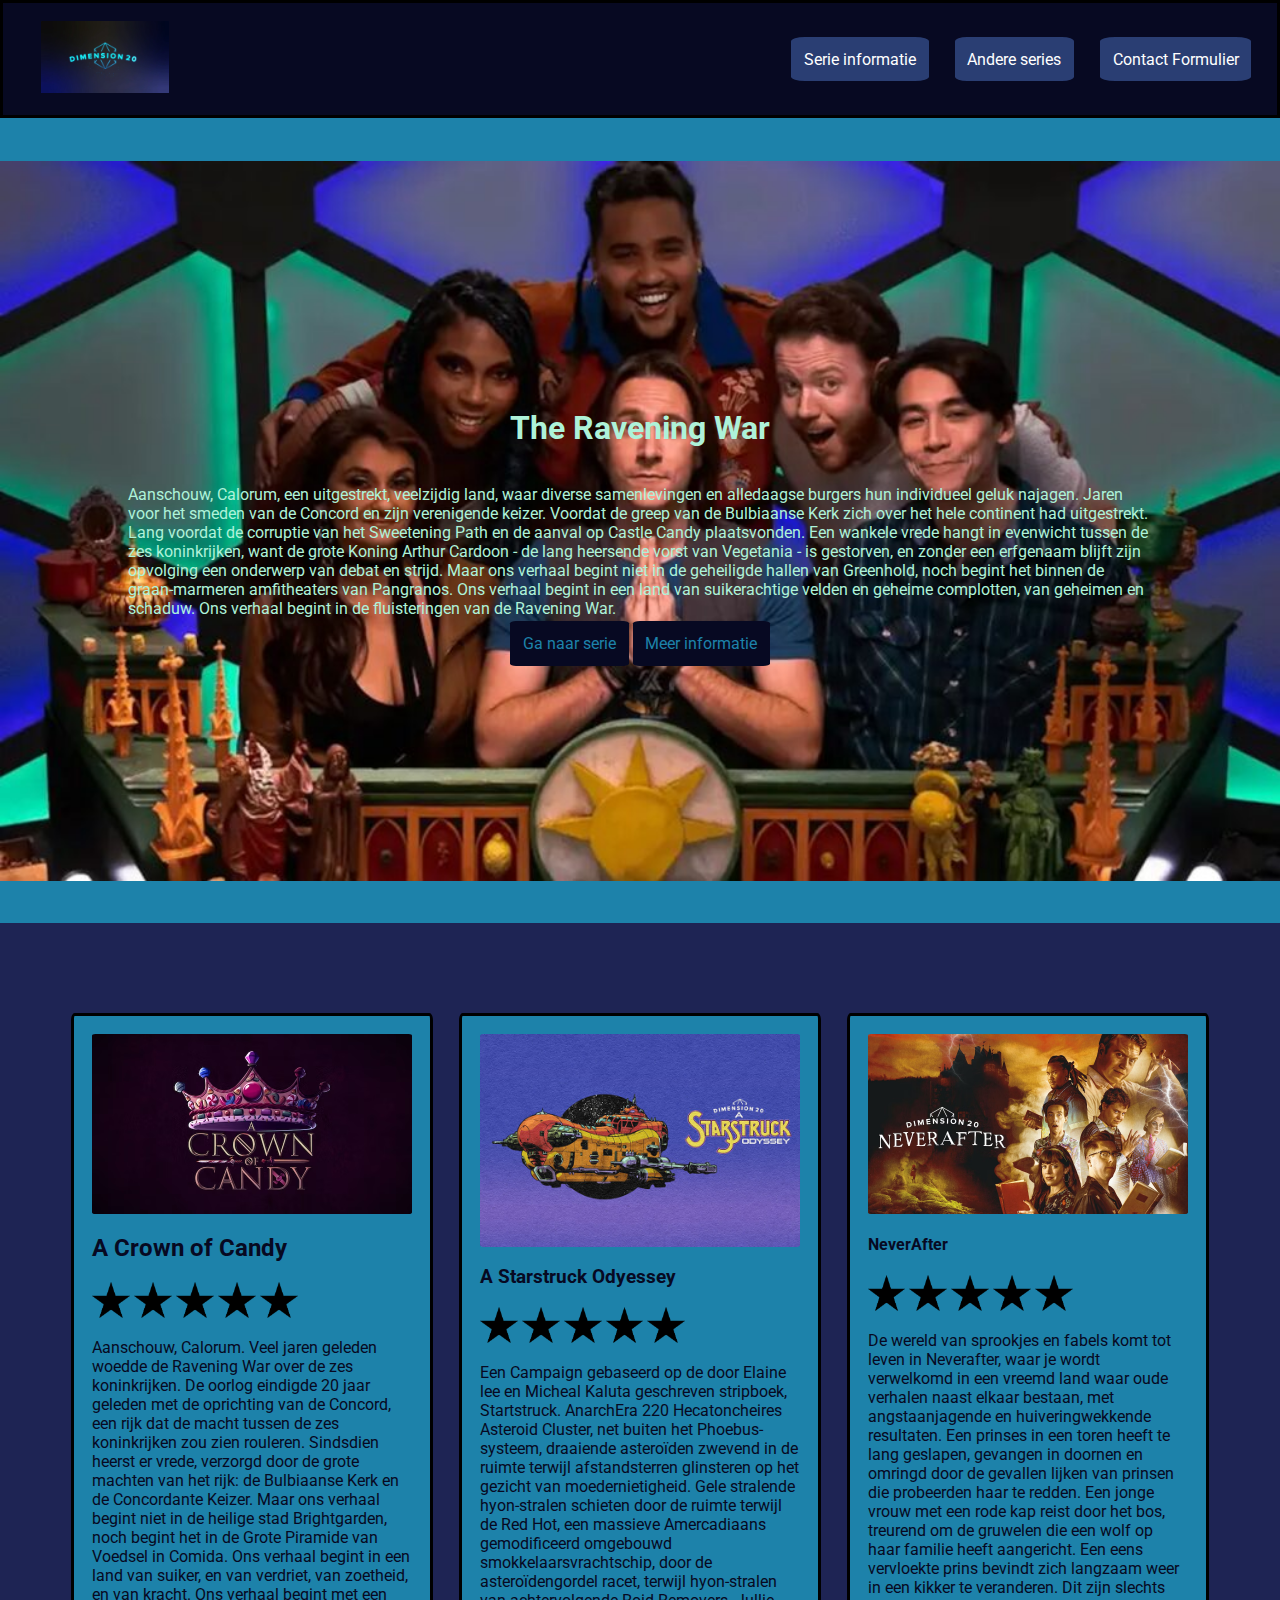
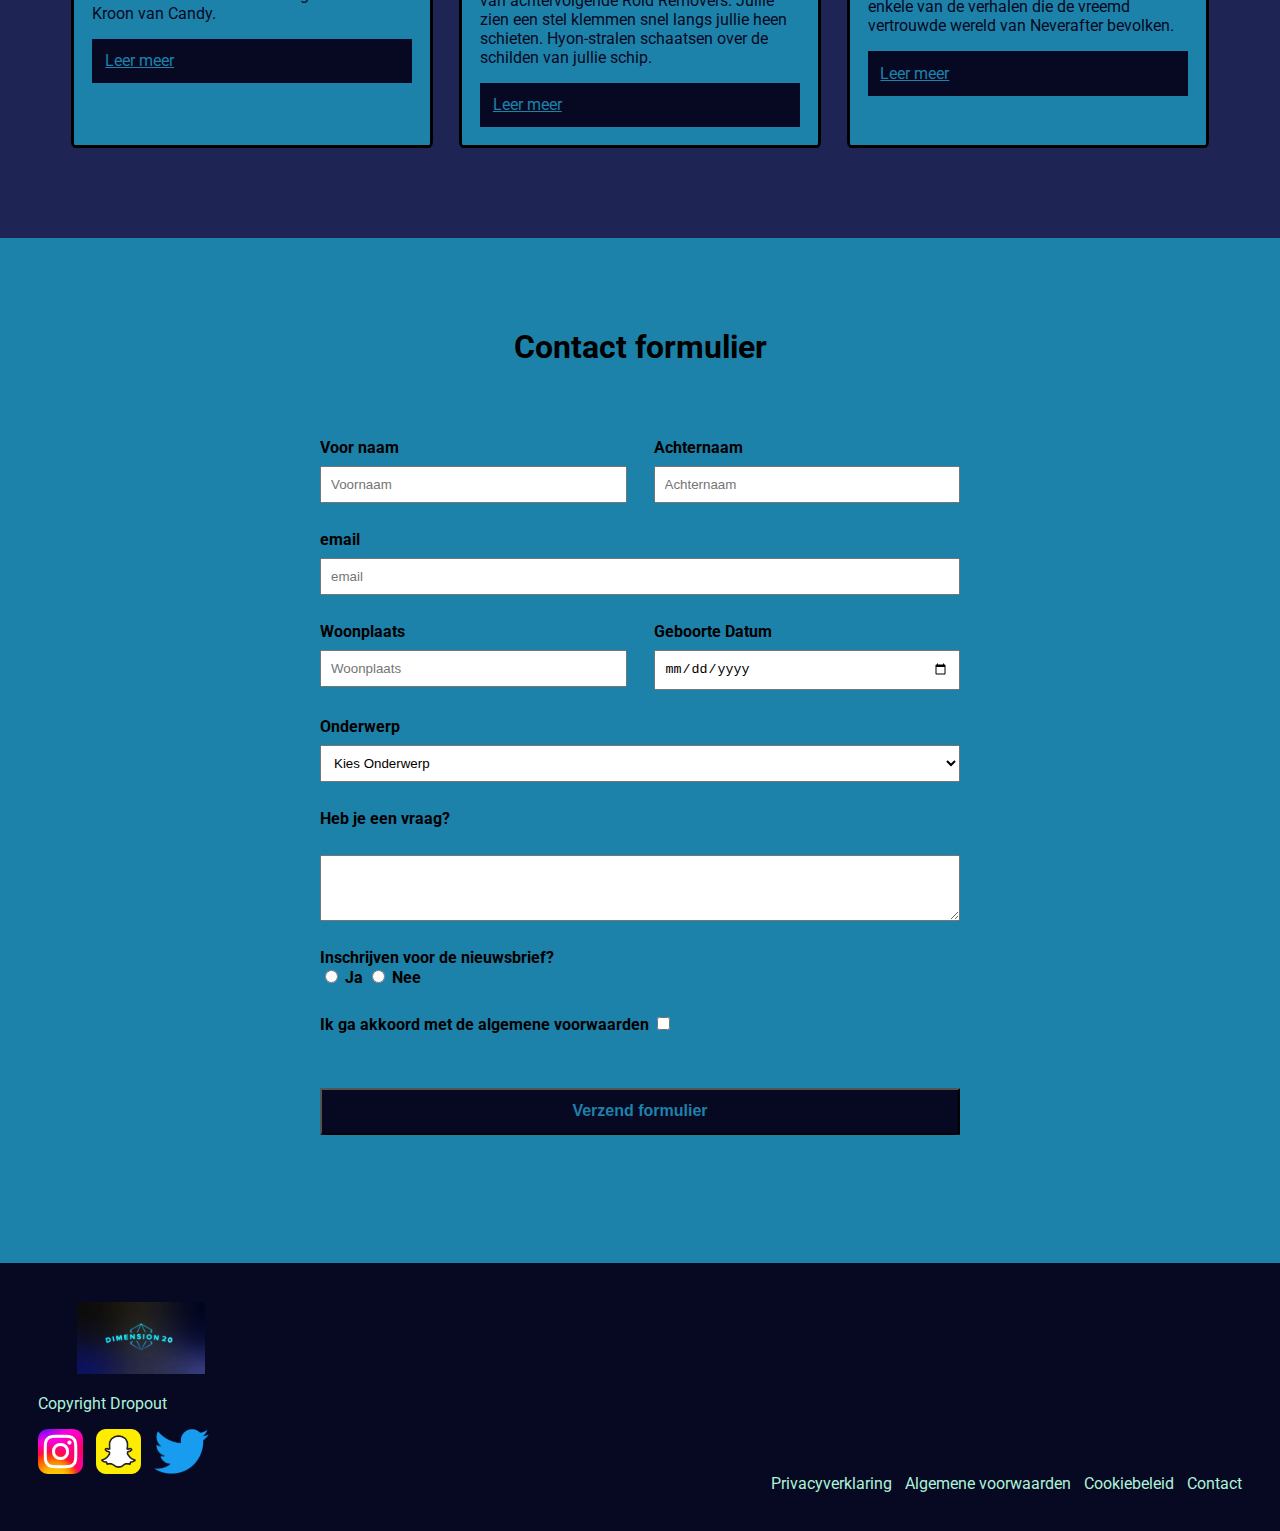
==== commit d88d3b37: "Add files via upload" ====
--- a/index.html
+++ b/index.html
@@ -124,7 +124,7 @@
                     </div>
                 </div>
                 <div class="formfield">
-                    <lABEl for="eMail">email</lABEl>
+                    <label for="eMail">email</label>
                     <input class="InputField" type="email" placeholder="email">
                 </div>
                 <div class="FormNamesInput">
--- a/CSS/style.css
+++ b/CSS/style.css
@@ -30,8 +30,8 @@
         background-color: #070922;
         border: azure, azure, black, azure;
         border-style: solid;
-        padding-top: 5vh;
-        padding-bottom: 5vh;
+        padding-top: 2vh;
+        padding-bottom: 2vh;
         align-items: center;
         top: 0;
         position: sticky;
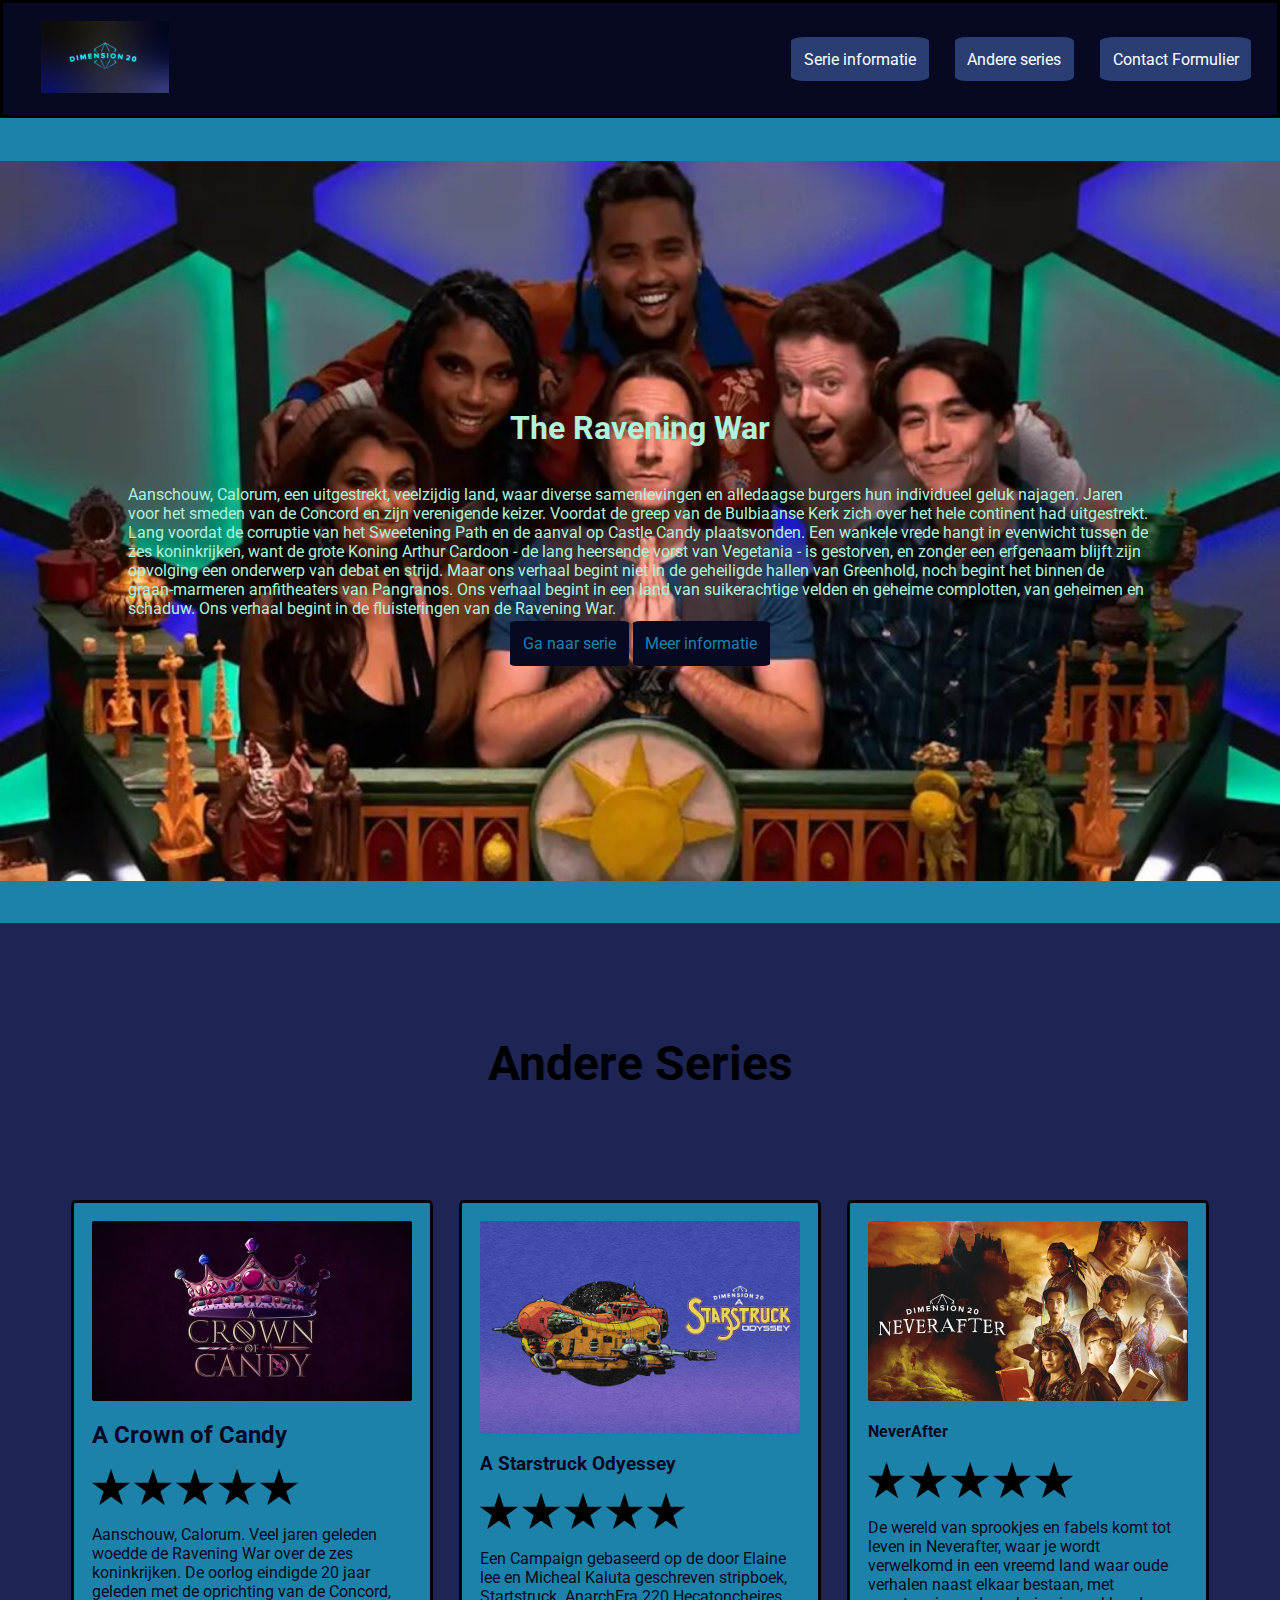
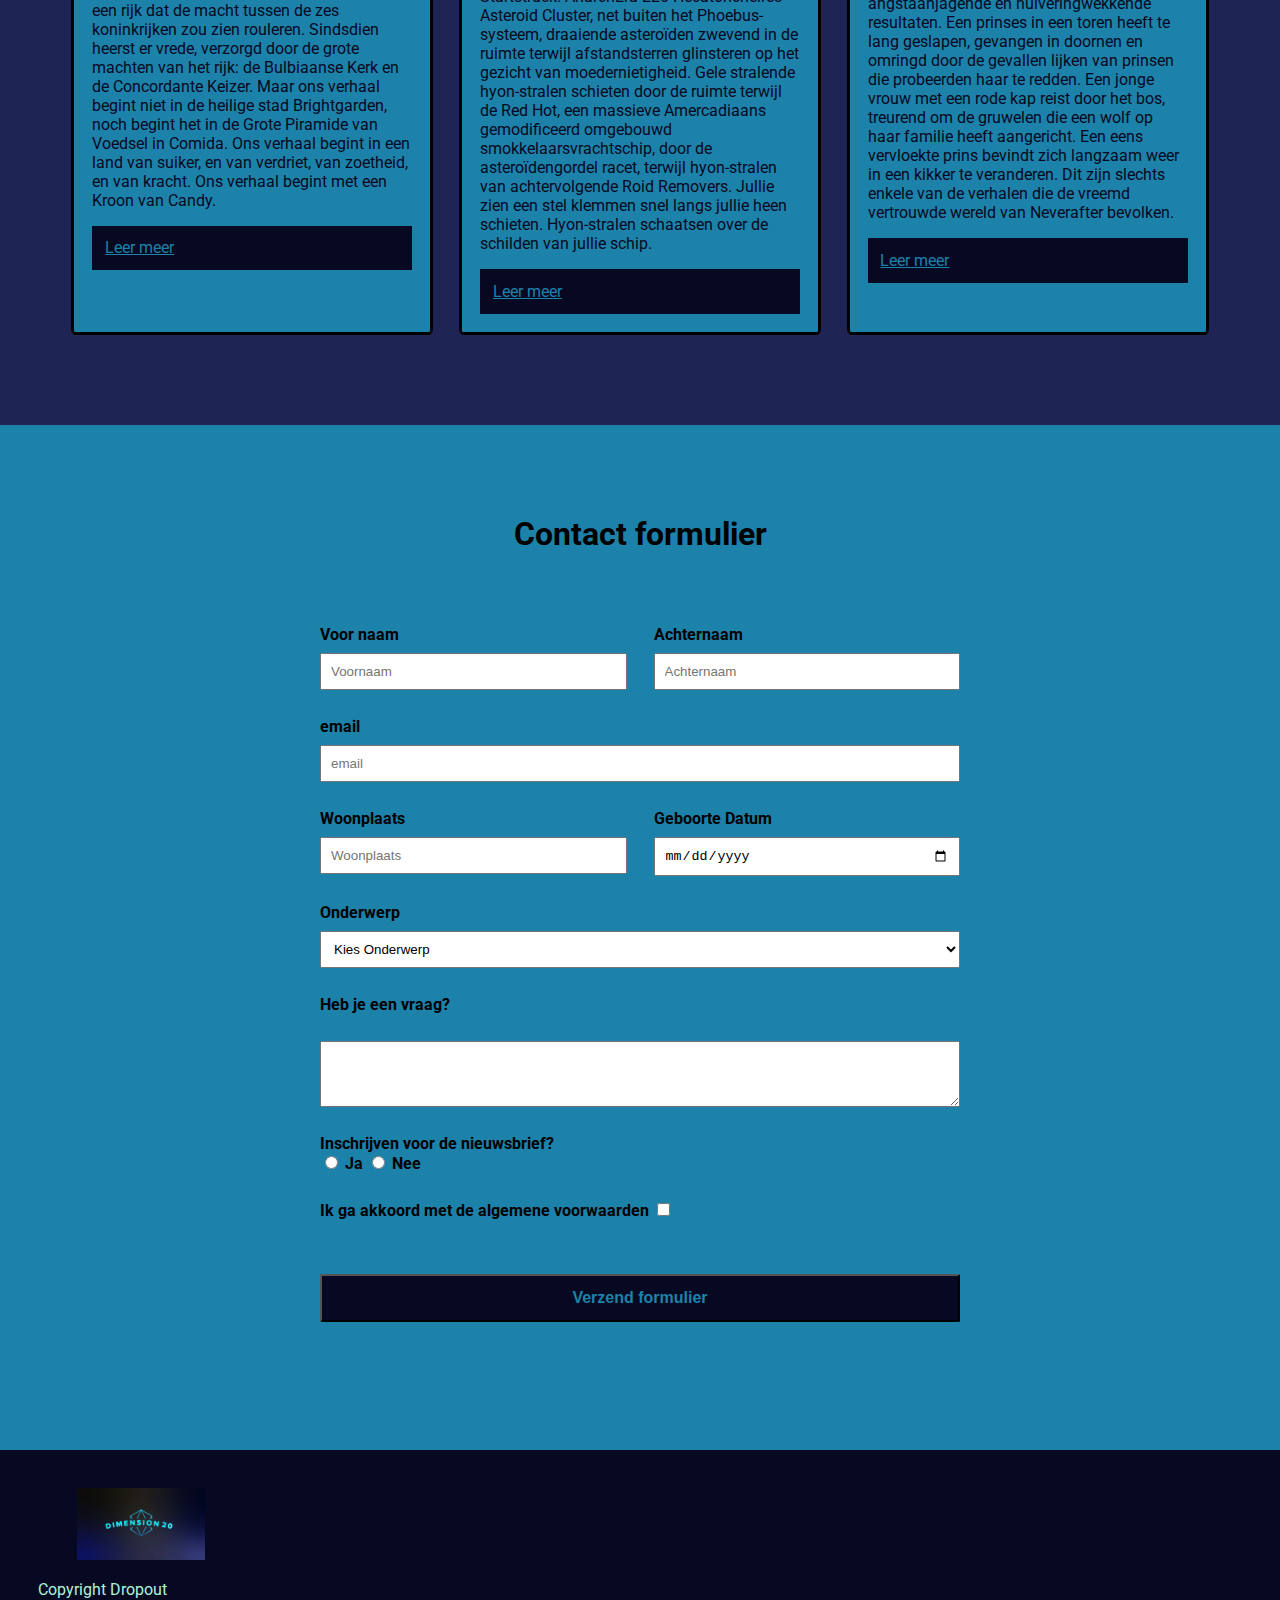
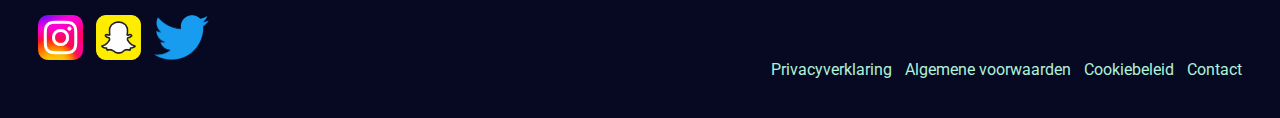
==== commit 4b0f82c6: "Add files via upload" ====
--- a/index.html
+++ b/index.html
@@ -48,67 +48,83 @@
         </header>
 
         <section id="ContainerSecondArticles">
-            <div id="Articles">
-                <article>
-                    <img src="docs/assets/A Crown of Candy.avif" alt="A crown of Candy">
-                    <h2>A Crown of Candy</h2>
-                    <div class="Rating">
-                        <img src="docs/assets/StarFIlled.png" alt="img">
-                        <img src="docs/assets/StarFIlled.png" alt="img">
-                        <img src="docs/assets/StarFIlled.png" alt="img">
-                        <img src="docs/assets/StarFIlled.png" alt="img">
-                        <img src="docs/assets/StarFIlled.png" alt="img">
-                    </div>
-                    <p>Aanschouw, Calorum. Veel jaren geleden woedde de Ravening War over de zes koninkrijken. De oorlog
-                        eindigde 20 jaar geleden met de oprichting van de Concord, een rijk dat de macht tussen de zes
-                        koninkrijken zou zien rouleren. Sindsdien heerst er vrede, verzorgd door de grote machten van
-                        het rijk: de Bulbiaanse Kerk en de Concordante Keizer. Maar ons verhaal begint niet in de
-                        heilige stad Brightgarden, noch begint het in de Grote Piramide van Voedsel in Comida. Ons
-                        verhaal begint in een land van suiker, en van verdriet, van zoetheid, en van kracht. Ons verhaal
-                        begint met een Kroon van Candy.</p>
-                    <a href="">Leer meer</a>
-                </article>
-                <article>
-                    <img src="docs/assets/Starstruck Odyessey.jpeg" alt="Starstruck Odyessey">
-                    <h3>A Starstruck Odyessey</h3>
-                    <div class="Rating">
-                        <img src="docs/assets/StarFIlled.png" alt="img">
-                        <img src="docs/assets/StarFIlled.png" alt="img">
-                        <img src="docs/assets/StarFIlled.png" alt="img">
-                        <img src="docs/assets/StarFIlled.png" alt="img">
-                        <img src="docs/assets/StarFIlled.png" alt="img">
-                    </div>
-                    <p>Een Campaign gebaseerd op de door Elaine lee en Micheal Kaluta geschreven stripboek, Startstruck.
-                        AnarchEra 220 Hecatoncheires Asteroid Cluster, net buiten het Phoebus-systeem, draaiende
-                        asteroïden zwevend in de ruimte terwijl afstandsterren glinsteren op het gezicht van
-                        moedernietigheid. Gele stralende hyon-stralen schieten door de ruimte terwijl de Red Hot, een
-                        massieve Amercadiaans gemodificeerd omgebouwd smokkelaarsvrachtschip, door de asteroïdengordel
-                        racet, terwijl hyon-stralen van achtervolgende Roid Removers. Jullie zien een stel klemmen snel
-                        langs jullie heen schieten. Hyon-stralen schaatsen over de schilden van jullie schip.
-                    </p>
-                    <a href="">Leer meer</a>
-                </article>
-                <article>
-                    <img src="docs/assets/NeverAfter.avif" alt="NeverAfter">
-                    <h4>NeverAfter</h4>
-                    <div class="Rating">
-                        <img src="docs/assets/StarFIlled.png" alt="img">
-                        <img src="docs/assets/StarFIlled.png" alt="img">
-                        <img src="docs/assets/StarFIlled.png" alt="img">
-                        <img src="docs/assets/StarFIlled.png" alt="img">
-                        <img src="docs/assets/StarFIlled.png" alt="img">
-                    </div>
-                    <p>De wereld van sprookjes en fabels komt tot leven in Neverafter, waar je wordt verwelkomd in een
-                        vreemd land waar oude verhalen naast elkaar bestaan, met angstaanjagende en huiveringwekkende
-                        resultaten. Een prinses in een toren heeft te lang geslapen, gevangen in doornen en omringd door
-                        de gevallen lijken van prinsen die probeerden haar te redden. Een jonge vrouw met een rode kap
-                        reist door het bos, treurend om de gruwelen die een wolf op haar familie heeft aangericht. Een
-                        eens vervloekte prins bevindt zich langzaam weer in een kikker te veranderen. Dit zijn slechts
-                        enkele van de verhalen die de vreemd vertrouwde wereld van Neverafter bevolken.</p>
-                    <a href="">Leer meer</a>
-                </article>
+            <div class="ContainArticles">
+                <h6>Andere Series</h6>
+                <div id="Articles">
+                    <article>
+                        <img src="docs/assets/A Crown of Candy.avif" alt="A crown of Candy">
+                        <h2>A Crown of Candy</h2>
+                        <div class="Rating">
+                            <img src="docs/assets/StarFIlled.png" alt="img">
+                            <img src="docs/assets/StarFIlled.png" alt="img">
+                            <img src="docs/assets/StarFIlled.png" alt="img">
+                            <img src="docs/assets/StarFIlled.png" alt="img">
+                            <img src="docs/assets/StarFIlled.png" alt="img">
+                        </div>
+                        <p>Aanschouw, Calorum. Veel jaren geleden woedde de Ravening War over de zes koninkrijken. De
+                            oorlog
+                            eindigde 20 jaar geleden met de oprichting van de Concord, een rijk dat de macht tussen de
+                            zes
+                            koninkrijken zou zien rouleren. Sindsdien heerst er vrede, verzorgd door de grote machten
+                            van
+                            het rijk: de Bulbiaanse Kerk en de Concordante Keizer. Maar ons verhaal begint niet in de
+                            heilige stad Brightgarden, noch begint het in de Grote Piramide van Voedsel in Comida. Ons
+                            verhaal begint in een land van suiker, en van verdriet, van zoetheid, en van kracht. Ons
+                            verhaal
+                            begint met een Kroon van Candy.</p>
+                        <a href="">Leer meer</a>
+                    </article>
+                    <article>
+                        <img src="docs/assets/Starstruck Odyessey.jpeg" alt="Starstruck Odyessey">
+                        <h3>A Starstruck Odyessey</h3>
+                        <div class="Rating">
+                            <img src="docs/assets/StarFIlled.png" alt="img">
+                            <img src="docs/assets/StarFIlled.png" alt="img">
+                            <img src="docs/assets/StarFIlled.png" alt="img">
+                            <img src="docs/assets/StarFIlled.png" alt="img">
+                            <img src="docs/assets/StarFIlled.png" alt="img">
+                        </div>
+                        <p>Een Campaign gebaseerd op de door Elaine lee en Micheal Kaluta geschreven stripboek,
+                            Startstruck.
+                            AnarchEra 220 Hecatoncheires Asteroid Cluster, net buiten het Phoebus-systeem, draaiende
+                            asteroïden zwevend in de ruimte terwijl afstandsterren glinsteren op het gezicht van
+                            moedernietigheid. Gele stralende hyon-stralen schieten door de ruimte terwijl de Red Hot,
+                            een
+                            massieve Amercadiaans gemodificeerd omgebouwd smokkelaarsvrachtschip, door de
+                            asteroïdengordel
+                            racet, terwijl hyon-stralen van achtervolgende Roid Removers. Jullie zien een stel klemmen
+                            snel
+                            langs jullie heen schieten. Hyon-stralen schaatsen over de schilden van jullie schip.
+                        </p>
+                        <a href="">Leer meer</a>
+                    </article>
+                    <article>
+                        <img src="docs/assets/NeverAfter.avif" alt="NeverAfter">
+                        <h4>NeverAfter</h4>
+                        <div class="Rating">
+                            <img src="docs/assets/StarFIlled.png" alt="img">
+                            <img src="docs/assets/StarFIlled.png" alt="img">
+                            <img src="docs/assets/StarFIlled.png" alt="img">
+                            <img src="docs/assets/StarFIlled.png" alt="img">
+                            <img src="docs/assets/StarFIlled.png" alt="img">
+                        </div>
+                        <p>De wereld van sprookjes en fabels komt tot leven in Neverafter, waar je wordt verwelkomd in
+                            een
+                            vreemd land waar oude verhalen naast elkaar bestaan, met angstaanjagende en
+                            huiveringwekkende
+                            resultaten. Een prinses in een toren heeft te lang geslapen, gevangen in doornen en omringd
+                            door
+                            de gevallen lijken van prinsen die probeerden haar te redden. Een jonge vrouw met een rode
+                            kap
+                            reist door het bos, treurend om de gruwelen die een wolf op haar familie heeft aangericht.
+                            Een
+                            eens vervloekte prins bevindt zich langzaam weer in een kikker te veranderen. Dit zijn
+                            slechts
+                            enkele van de verhalen die de vreemd vertrouwde wereld van Neverafter bevolken.</p>
+                        <a href="">Leer meer</a>
+                    </article>
+                </div>
             </div>
-
         </section>
         <section id="FormContainer">
             <form action="/Contact.html">
--- a/CSS/style.css
+++ b/CSS/style.css
@@ -1,6 +1,6 @@
 @media screen {
     body {
-        margin: 0px;
+        margin: 0%;
         background-color: #1d82aa;
         font-family: 'Roboto', sans-serif;
     }
@@ -112,6 +112,17 @@
         flex-direction: row;
     }
 
+    .ContainArticles {
+        display: flex;
+        flex-direction: column;
+        align-items: center;
+    }
+
+    h6 {
+        font-size: 3rem;
+        margin-bottom: 2vh;
+    }
+
     #Articles {
         display: flex;
         flex-direction: row;
